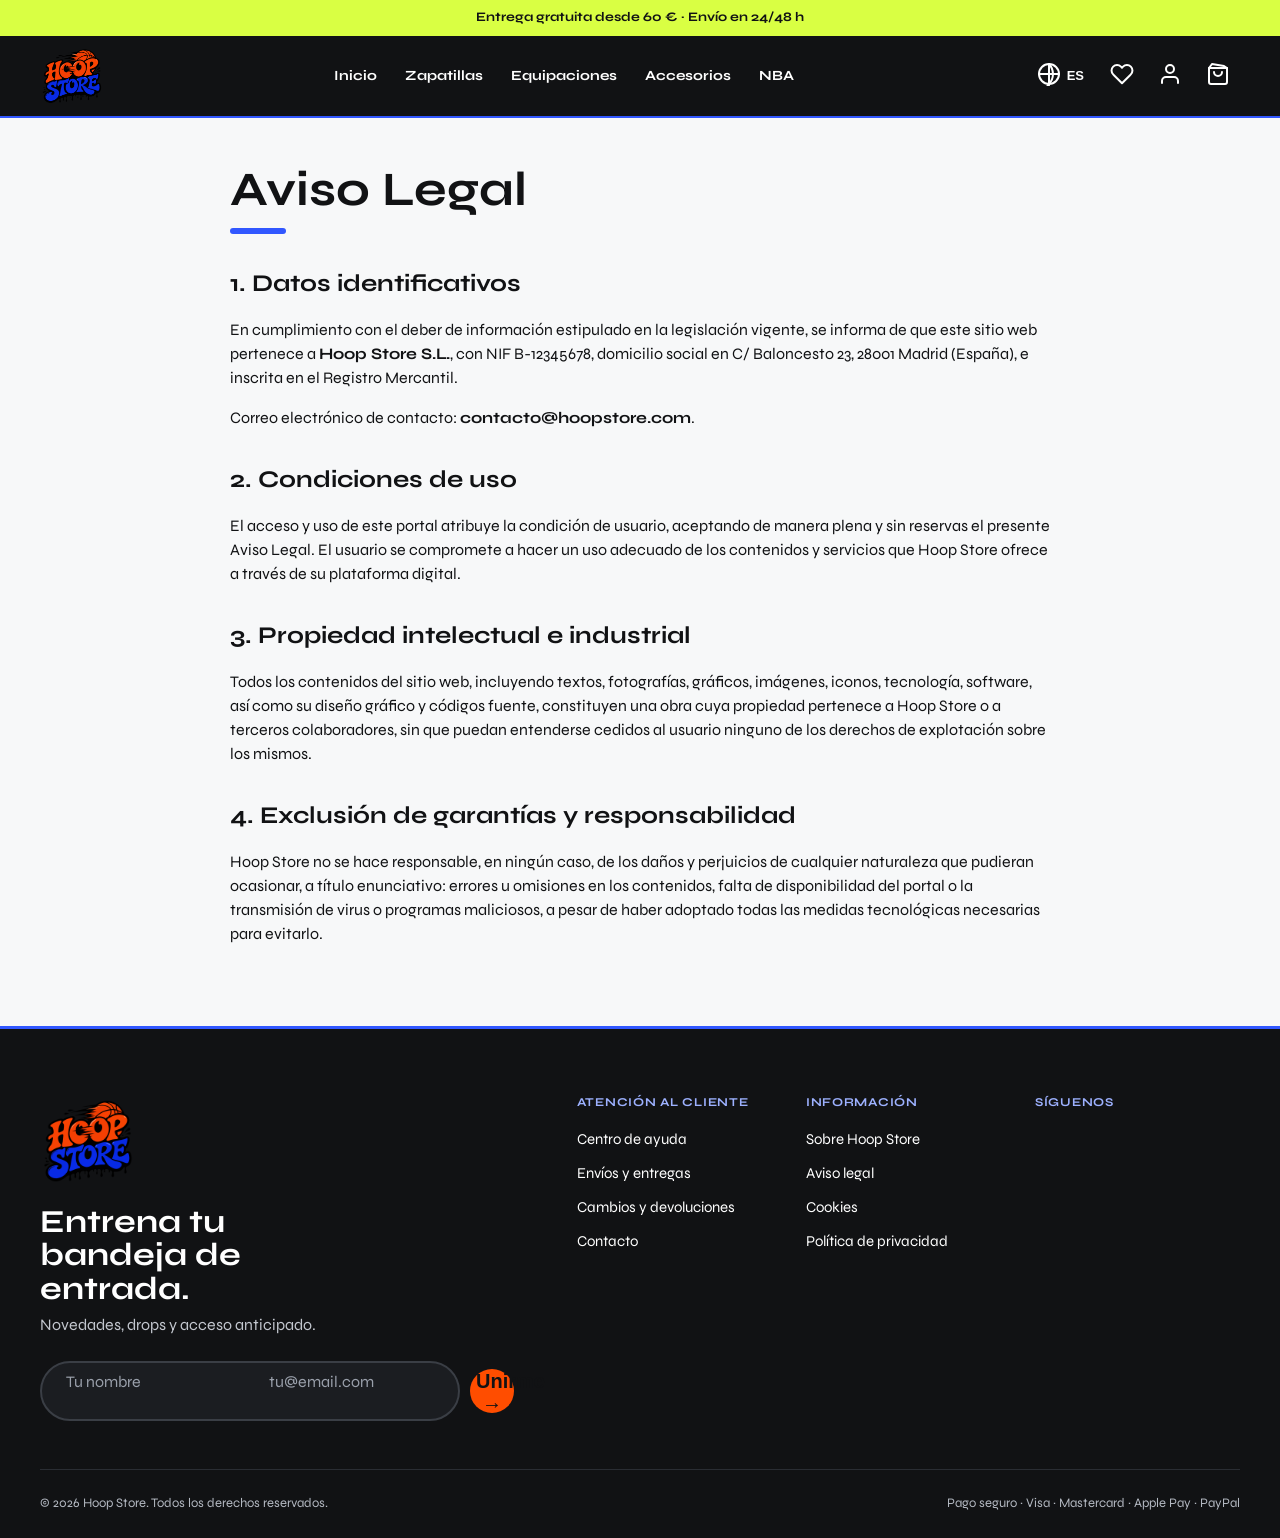
==== aviso-legal.html @ 18e38161 "Add files via upload" ====
<!DOCTYPE html>
<html lang="es">

<head>
  <meta charset="utf-8">
  <meta name="viewport" content="width=device-width, initial-scale=1">
  <title>Aviso Legal · Hoop Store</title>
  <meta name="description" content="Información legal, condiciones de uso y datos identificativos de Hoop Store.">
  <meta name="theme-color" content="#111214">
  <link rel="preconnect" href="https://fonts.googleapis.com">
  <link rel="preconnect" href="https://fonts.gstatic.com" crossorigin>
  <link href="https://fonts.googleapis.com/css2?family=Syne:wght@400;700&display=swap" rel="stylesheet">
  <link rel="stylesheet" href="css/style.css">
  <script src="javascript/geo-schema.js" defer></script>
</head>

<body>

  <a class="skip" href="#main" data-i18n="skip">Saltar al contenido</a>
  <div class="announce" data-i18n="announce">Entrega gratuita desde 60 € · Envío en 24/48 h</div>

  <header class="site-header">
    <div class="container header-in">
      <a class="brand" href="index.html" aria-label="Hoop Store" title="Hoop Store">
        <img src="imagenes/transparent-logo.png" alt="Hoop Store" width="70" height="64">
      </a>

      <nav class="nav" id="nav" aria-label="Principal">
        <a href="index.html" data-i18n="nav_home">Inicio</a>
        <a href="catalogo.html?categoria=zapatillas" data-i18n="nav_shoes">Zapatillas</a>
        <a href="catalogo.html?categoria=equipaciones" data-i18n="nav_kits">Equipaciones</a>
        <a href="catalogo.html?categoria=accesorios" data-i18n="nav_acc">Accesorios</a>
        <a href="catalogo.html?categoria=nba" data-i18n="nav_nba">NBA</a>
      </nav>

      <div class="utils">
        <div class="lang">
          <button class="icon-btn lang-btn" id="btnLang" type="button" aria-expanded="false" aria-controls="langMenu"
            aria-label="Idioma" title="Idioma" data-i18n-aria="a_lang">
            <span class="ico" aria-hidden="true">
              <svg width="24" height="24" viewBox="0 0 24 24" fill="none" stroke="currentColor" stroke-width="2"
                stroke-linecap="round" stroke-linejoin="round" aria-hidden="true">
                <circle cx="12" cy="12" r="10"></circle>
                <line x1="2" y1="12" x2="22" y2="12"></line>
                <path d="M12 2a15.3 15.3 0 0 1 4 10 15.3 15.3 0 0 1-4 10 15.3 15.3 0 0 1-4 10 15.3 15.3 0 0 1 4-10z"></path>
              </svg>
            </span>
            <span id="langLabel">ES</span>
          </button>
          <ul class="lang-menu" id="langMenu" hidden>
            <li><button type="button" data-lang="es" aria-current="true">Español</button></li>
            <li><button type="button" data-lang="en">English</button></li>
            <li><button type="button" data-lang="ca">Català</button></li>
            <li><button type="button" data-lang="fr">Français</button></li>
          </ul>
        </div>

        <button class="icon-btn" id="btnFav" type="button" aria-label="Favoritos" title="Favoritos" data-i18n-aria="a_fav">
          <span class="sr" data-i18n="a_fav">Favoritos</span>
          <span class="ico" aria-hidden="true">
            <svg width="24" height="24" viewBox="0 0 24 24" fill="none" stroke="currentColor" stroke-width="2"
              stroke-linecap="round" stroke-linejoin="round" aria-hidden="true">
              <path d="M20.84 4.61a5.5 5.5 0 0 0-7.78 0L12 5.67l-1.06-1.06a5.5 5.5 0 0 0-7.78 7.78l1.06 1.06L12 21.23l7.78-7.78 1.06-1.06a5.5 5.5 0 0 0 0-7.78z"></path>
            </svg>
          </span>
          <span class="cart-count" id="favCount" hidden>0</span>
        </button>

        <button class="icon-btn" id="btnUser" type="button" aria-label="Iniciar sesión" title="Iniciar sesión" data-i18n-aria="a_user">
          <span class="sr" data-i18n="a_user">Iniciar sesión</span>
          <span class="ico" aria-hidden="true">
            <svg width="24" height="24" viewBox="0 0 24 24" fill="none" stroke="currentColor" stroke-width="2"
              stroke-linecap="round" stroke-linejoin="round" aria-hidden="true">
              <path d="M20 21v-2a4 4 0 0 0-4-4H8a4 4 0 0 0-4 4v2"></path>
              <circle cx="12" cy="7" r="4"></circle>
            </svg>
          </span>
        </button>

        <button class="icon-btn" id="btnCart" type="button" aria-label="Carrito" title="Carrito" data-i18n-aria="a_cart">
          <span class="sr" data-i18n="a_cart">Carrito</span>
          <span class="ico" aria-hidden="true">
            <svg width="24" height="24" viewBox="0 0 24 24" fill="none" stroke="currentColor" stroke-width="2"
              stroke-linecap="round" stroke-linejoin="round" aria-hidden="true">
              <path d="M6 2L3 6v14a2 2 0 0 0 2 2h14a2 2 0 0 0 2-2V6l-3-2z"></path>
              <line x1="3" y1="6" x2="21" y2="6"></line>
              <path d="M16 10a4 4 0 0 1-8 0"></path>
            </svg>
          </span>
          <span class="cart-count" id="cartCount" hidden>0</span>
        </button>

        <button class="burger" id="btnMenu" type="button" aria-expanded="false" aria-controls="nav"
          aria-label="Abrir menú" title="Abrir menú">
          <span class="sr">Abrir menú</span>
          <svg class="burger-icon" width="24" height="24" viewBox="0 0 24 24" fill="none" stroke="currentColor"
            stroke-width="2" stroke-linecap="round" stroke-linejoin="round" aria-hidden="true">
            <line x1="3" y1="6" x2="21" y2="6"></line>
            <line x1="3" y1="12" x2="21" y2="12"></line>
            <line x1="3" y1="18" x2="21" y2="18"></line>
          </svg>
        </button>
      </div>
    </div>
  </header>

  <main id="main" tabindex="-1">
    <article class="container legal-page" style="padding-block: 48px 80px; max-width: 900px;">
      <h1 class="t-h2" style="margin-bottom: 24px;">Aviso Legal</h1>
      
      <section style="display: grid; gap: 16px; margin-top: 32px;">
        <h2>1. Datos identificativos</h2>
        <p>En cumplimiento con el deber de información estipulado en la legislación vigente, se informa de que este sitio web pertenece a <strong>Hoop Store S.L.</strong>, con NIF B-12345678, domicilio social en C/ Baloncesto 23, 28001 Madrid (España), e inscrita en el Registro Mercantil.</p>
        <p>Correo electrónico de contacto: <strong>contacto@hoopstore.com</strong>.</p>
      </section>

      <section style="display: grid; gap: 16px; margin-top: 32px;">
        <h2>2. Condiciones de uso</h2>
        <p>El acceso y uso de este portal atribuye la condición de usuario, aceptando de manera plena y sin reservas el presente Aviso Legal. El usuario se compromete a hacer un uso adecuado de los contenidos y servicios que Hoop Store ofrece a través de su plataforma digital.</p>
      </section>

      <section style="display: grid; gap: 16px; margin-top: 32px;">
        <h2>3. Propiedad intelectual e industrial</h2>
        <p>Todos los contenidos del sitio web, incluyendo textos, fotografías, gráficos, imágenes, iconos, tecnología, software, así como su diseño gráfico y códigos fuente, constituyen una obra cuya propiedad pertenece a Hoop Store o a terceros colaboradores, sin que puedan entenderse cedidos al usuario ninguno de los derechos de explotación sobre los mismos.</p>
      </section>

      <section style="display: grid; gap: 16px; margin-top: 32px;">
        <h2>4. Exclusión de garantías y responsabilidad</h2>
        <p>Hoop Store no se hace responsable, en ningún caso, de los daños y perjuicios de cualquier naturaleza que pudieran ocasionar, a título enunciativo: errores u omisiones en los contenidos, falta de disponibilidad del portal o la transmisión de virus o programas maliciosos, a pesar de haber adoptado todas las medidas tecnológicas necesarias para evitarlo.</p>
      </section>
    </article>
  </main>

  <!-- Pie de página -->
  <footer class="site-footer dark">
    <div class="container">
      <div class="footer-top">
        <div class="f-brand">
          <img src="imagenes/transparent-logo.png" alt="Hoop Store" width="104" height="96" loading="lazy">
          <h2 data-i18n="news_title">Entrena tu bandeja de entrada.</h2>
          <p data-i18n="news_sub">Novedades, drops y acceso anticipado.</p>
          <form class="news" id="newsletterForm" action="#" method="post">
            <div class="news-field">
              <label class="sr" for="newsName" data-i18n="name">Nombre</label>
              <input id="newsName" name="name" type="text" title="Tu nombre" required autocomplete="name"
                placeholder="Tu nombre" data-i18n-ph="ph_name">
            </div>
            <div class="news-field">
              <label class="sr" for="newsEmail" data-i18n="email">Correo electrónico</label>
              <input id="newsEmail" name="email" type="email" title="Correo electrónico" required autocomplete="email"
                placeholder="tu@email.com" data-i18n-ph="ph_email">
            </div>
            <button type="submit" class="news-submit" aria-label="Suscribirme" title="Suscribirme" data-i18n-aria="a_subscribe">
              <span data-i18n="btn_subscribe">Unirme</span>
              <span aria-hidden="true">→</span>
            </button>
          </form>
        </div>

        <nav class="f-col" aria-label="Atención al cliente">
          <h3 data-i18n="col_help">Atención al cliente</h3>
          <ul>
            <li><a href="#" data-i18n="help_center">Centro de ayuda</a></li>
            <li><a href="#" data-i18n="shipping_link">Envíos y entregas</a></li>
            <li><a href="#" data-i18n="returns">Cambios y devoluciones</a></li>
            <li><a href="#" data-i18n="contact">Contacto</a></li>
          </ul>
        </nav>

        <nav class="f-col" aria-label="Información">
          <h3 data-i18n="col_info">Información</h3>
          <ul>
            <li><a href="sobre-nosotros.html" data-i18n="about">Sobre Hoop Store</a></li>
            <li><a href="aviso-legal.html" data-i18n="legal">Aviso legal</a></li>
            <li><a href="politica-cookies.html" data-i18n="cookies">Cookies</a></li>
            <li><a href="politica-privacidad.html" data-i18n="privacy">Política de privacidad</a></li>
          </ul>
        </nav>

        <nav class="f-col" aria-label="Redes sociales">
          <h3 data-i18n="col_follow">Síguenos</h3>
          <ul class="social-links">
            <li><a href="https://www.instagram.com/" target="_blank" rel="noopener" aria-label="Instagram" title="Instagram"><span class="sr">Instagram</span></a></li>
            <li><a href="https://www.tiktok.com/" target="_blank" rel="noopener" aria-label="TikTok" title="TikTok"><span class="sr">TikTok</span></a></li>
          </ul>
        </nav>
      </div>

      <div class="f-bottom">
        <span data-i18n="rights">© 2026 Hoop Store. Todos los derechos reservados.</span>
        <span data-i18n="secure">Pago seguro · Visa · Mastercard · Apple Pay · PayPal</span>
      </div>
    </div>
  </footer>

  <!-- Diálogos -->
  <dialog id="dlgUser" aria-labelledby="userTitle">
    <div class="dlg">
      <button class="dlg-x" type="button" data-close aria-label="Cerrar" title="Cerrar" data-i18n-aria="a_close">✕</button>
      <h2 id="userTitle" data-i18n="login_title">Entra en tu cuenta</h2>
      <form id="loginForm" class="dlg-form" action="#" method="post">
        <div class="field">
          <label for="loginEmail" data-i18n="email">Correo electrónico</label>
          <input type="email" id="loginEmail" title="Correo electrónico" required autocomplete="email">
        </div>
        <div class="field">
          <label for="loginPassword" data-i18n="password">Contraseña</label>
          <input type="password" id="loginPassword" title="Contraseña" required autocomplete="current-password">
        </div>
        <input class="btn btn-primary" type="submit" value="Entrar" title="Entrar" data-i18n="login_btn">
      </form>
      <div id="userIn" class="dlg-form" hidden>
        <p class="hello" id="userHello"></p>
        <button class="btn btn-primary" type="button" id="btnLogout" data-i18n="logout">Cerrar sesión</button>
      </div>
    </div>
  </dialog>

  <dialog id="dlgFav" aria-labelledby="favTitleDlg">
    <div class="dlg">
      <button class="dlg-x" type="button" data-close aria-label="Cerrar" title="Cerrar" data-i18n-aria="a_close">✕</button>
      <h2 id="favTitleDlg" data-i18n="fav_dlg">Mis favoritos</h2>
      <p class="fav-empty" id="favEmpty" data-i18n="fav_empty">Todavía no tienes favoritos.</p>
      <ul class="fav-list" id="favList" hidden><li hidden>-</li></ul>
    </div>
  </dialog>

  <dialog id="dlgCart" aria-labelledby="cartTitle">
    <div class="dlg">
      <button class="dlg-x" type="button" data-close aria-label="Cerrar" title="Cerrar" data-i18n-aria="a_close">✕</button>
      <h2 id="cartTitle" data-i18n="cart_title">Tu carrito</h2>
      <div class="ship" id="cartShip"><p id="shipText"></p><div class="bar" id="shipBar"><span class="bar-fill"></span></div></div>
      <div class="cart-empty-box" id="cartEmpty"><p class="fav-empty" data-i18n="cart_empty">Tu carrito está vacío.</p></div>
      <ul class="fav-list" id="cartList" hidden><li hidden>-</li></ul>
      <div class="cart-foot" id="cartFoot">
        <p class="sum"><span data-i18n="total">Total</span><span id="sumTotal"></span></p>
      </div>
    </div>
  </dialog>

  <div class="toast" id="toast" role="status" aria-live="polite"></div>
  <script src="javascript/script.js"></script>
</body>
</html>
---- css/style.css ----
/* =========================================================
   Hoop Store · style.css
   1. Variables      2. Base            3. Componentes
   4. Cabecera       5. Secciones       6. Footer
   7. Diálogos       8. Hover           9. Animaciones
   10. Responsive
   ========================================================= */

/* ===== 1. Variables (guía de estilos) ===== */
:root {
  --primary: #ff4d00;
  --secondary: #3157ff;
  --blue-dark: #1f3ed1;
  --blue-light: #9db1ff;
  --blue-tint: #e9eeff;
  --blue-tint-2: #dbe4ff;
  --ink: #111214;
  --n700: #555a64;
  --n300: #c9cdd3;
  --n100: #eef0f2;
  --n050: #f7f8f9;
  --white: #ffffff;
  --acid: #d9ff43;
  --success: #21b573;
  --font: "Syne", system-ui, -apple-system, "Segoe UI", Arial, sans-serif;
  --pad: 80px;
  --gap: 24px;
  --section: 96px;
  --radius: 20px;
  --ease: cubic-bezier(0.2, 0.8, 0.2, 1);
}

/* ===== 2. Base ===== */
* {
  box-sizing: border-box;
}
html {
  scroll-behavior: smooth;
  -webkit-text-size-adjust: 100%;
}

body {
  margin: 0;
  background: var(--n050);
  color: var(--ink);
  font-family: var(--font);
  font-size: 16px;
  line-height: 1.5;
  -webkit-font-smoothing: antialiased;
  min-height: 100vh;
  display: flex;
  flex-direction: column;
}

::selection {
  background: var(--secondary);
  color: var(--white);
}

main {
  flex: 1;
  outline: none;
}
img {
  display: block;
  max-width: 100%;
}
a {
  color: inherit;
}
h1,
h2,
h3,
p {
  margin: 0;
}
[hidden] {
  display: none !important;
}

:focus-visible {
  outline: 3px solid var(--secondary);
  outline-offset: 3px;
  border-radius: 6px;
}
.dark :focus-visible,
.site-header :focus-visible {
  outline-color: var(--acid);
}

.sr {
  position: absolute;
  width: 1px;
  height: 1px;
  overflow: hidden;
  clip: rect(0 0 0 0);
  white-space: nowrap;
}

.skip {
  position: absolute;
  left: 16px;
  top: -80px;
  z-index: 200;
  padding: 12px 20px;
  border-radius: 999px;
  background: var(--acid);
  color: var(--ink);
  font-weight: 700;
  text-decoration: none;
}
.skip:focus {
  top: 16px;
}

.container {
  width: 100%;
  max-width: 1600px;
  margin-inline: auto;
  padding-inline: var(--pad);
}

.dark {
  background: var(--ink);
  color: var(--white);
}

/* ===== 3. Componentes ===== */

/* Tipografía */
.t-hero {
  font-size: 96px;
  line-height: 0.88;
  font-weight: 700;
  text-transform: uppercase;
  letter-spacing: -0.01em;
}
.t-h2 {
  font-size: 48px;
  line-height: 1;
  font-weight: 700;
}
.t-h2::after {
  content: "";
  display: block;
  width: 56px;
  height: 6px;
  margin-top: 14px;
  border-radius: 6px;
  background: var(--secondary);
}

/* Botones */
.btn {
  display: inline-flex;
  align-items: center;
  justify-content: center;
  gap: 8px;
  height: 56px;
  padding: 0 24px;
  border: 2px solid transparent;
  border-radius: 999px;
  font: inherit;
  font-weight: 700;
  text-decoration: none;
  white-space: nowrap;
  cursor: pointer;
  transition:
    background-color 0.2s,
    color 0.2s,
    border-color 0.2s,
    transform 0.2s var(--ease),
    box-shadow 0.2s;
}
.btn:active {
  transform: scale(0.97);
}
.btn-sm {
  height: 48px;
  padding: 0 20px;
  font-size: 14px;
}
.btn-primary {
  background: var(--primary);
  color: var(--ink);
}
.btn-secondary {
  border-color: var(--white);
  color: var(--white);
}

/* Aviso (toast) */
.toast {
  position: fixed;
  left: 50%;
  bottom: calc(24px + env(safe-area-inset-bottom, 0px));
  z-index: 150;
  max-width: calc(100% - 32px);
  padding: 12px 22px;
  border: 1px solid var(--secondary);
  border-radius: 999px;
  background: var(--ink);
  color: var(--white);
  font-size: 14px;
  font-weight: 700;
  opacity: 0;
  pointer-events: none;
  transform: translate(-50%, 24px);
  transition:
    opacity 0.2s,
    transform 0.25s;
}
.toast.on {
  opacity: 1;
  transform: translate(-50%, 0);
}

/* ===== 4. Cabecera ===== */
.announce {
  background: var(--acid);
  color: var(--ink);
  text-align: center;
  font-size: 13px;
  font-weight: 700;
  padding: 8px 24px;
}

.site-header {
  position: sticky;
  top: 0;
  z-index: 50;
  background: var(--ink);
  color: var(--white);
  border-bottom: 2px solid var(--secondary);
  transition: box-shadow 0.25s;
}
.site-header.scrolled {
  box-shadow: 0 6px 24px rgba(0, 0, 0, 0.35);
}

.header-in {
  display: flex;
  align-items: center;
  gap: 32px;
  height: 80px;
}
.brand {
  flex: none;
  line-height: 0;
}
.brand img {
  height: 64px;
  width: auto;
  transition: transform 0.3s var(--ease);
}

.nav {
  display: flex;
  gap: 8px;
  margin-inline: auto;
}
.nav a {
  position: relative;
  padding: 8px 14px;
  border-radius: 999px;
  font-size: 15px;
  font-weight: 700;
  text-decoration: none;
  transition: color 0.2s;
}
.nav a::before {
  content: "";
  position: absolute;
  left: 14px;
  right: 14px;
  bottom: 2px;
  height: 3px;
  border-radius: 3px;
  background: var(--blue-light);
  transform: scaleX(0);
  transform-origin: left;
  transition: transform 0.25s var(--ease);
}
.nav a[aria-current="page"]::after {
  content: "";
  position: absolute;
  left: 14px;
  right: 14px;
  bottom: 2px;
  height: 3px;
  border-radius: 3px;
  background: var(--primary);
}

/* Iconos de la cabecera */
.utils {
  display: flex;
  align-items: center;
  gap: 4px;
  flex: none;
}
.icon-btn {
  position: relative;
  display: grid;
  place-items: center;
  width: 44px;
  height: 44px;
  border: 0;
  border-radius: 50%;
  background: transparent;
  color: inherit;
  text-decoration: none;
  cursor: pointer;
  transition:
    background-color 0.2s,
    transform 0.25s var(--ease),
    color 0.2s;
}
.icon-btn .ico {
  display: block;
  font-size: 22px;
  line-height: 1;
  transition: transform 0.3s var(--ease);
}
#btnFav.has {
  color: var(--primary);
}

.cart-count {
  position: absolute;
  top: 2px;
  right: 0;
  display: grid;
  place-items: center;
  min-width: 20px;
  height: 20px;
  padding: 0 5px;
  border-radius: 999px;
  background: var(--primary);
  color: var(--ink);
  font-size: 12px;
  font-weight: 700;
  line-height: 1;
}
.cart-count.bump {
  animation: bump 0.4s;
}

/* Punto verde en el icono de usuario cuando hay sesión */
#btnUser.logged::after {
  content: "";
  position: absolute;
  top: 8px;
  right: 8px;
  width: 10px;
  height: 10px;
  border: 2px solid var(--ink);
  border-radius: 50%;
  background: var(--success);
}

.burger {
  display: none;
  width: 44px;
  height: 44px;
  border: 0;
  border-radius: 50%;
  background: transparent;
  color: var(--white);
  font-size: 24px;
  cursor: pointer;
  transition:
    background-color 0.2s,
    transform 0.25s var(--ease);
}

/* Selector de idioma */
.lang {
  position: relative;
}
.lang-btn {
  width: auto;
  padding: 0 12px;
  gap: 6px;
  display: flex;
  align-items: center;
  font-size: 13px;
  font-weight: 700;
}
.lang-menu {
  position: absolute;
  top: calc(100% + 8px);
  right: 0;
  z-index: 60;
  min-width: 160px;
  margin: 0;
  padding: 6px;
  list-style: none;
  border-radius: 14px;
  background: var(--white);
  color: var(--ink);
  box-shadow: 0 12px 32px rgba(0, 0, 0, 0.3);
  animation: pop-in 0.2s var(--ease);
}
.lang-menu button {
  width: 100%;
  padding: 10px 14px;
  border: 0;
  border-radius: 10px;
  background: transparent;
  color: inherit;
  font: inherit;
  font-size: 14px;
  font-weight: 700;
  text-align: left;
  cursor: pointer;
  transition:
    background-color 0.15s,
    padding-left 0.2s var(--ease);
}
.lang-menu button[aria-current="true"] {
  background: var(--blue-tint-2);
  color: var(--blue-dark);
}

/* ===== 5. Secciones ===== */

/* Hero */
.hero {
  overflow: hidden;
  background:
    radial-gradient(
      60% 85% at 80% 50%,
      rgba(49, 87, 255, 0.5),
      rgba(49, 87, 255, 0) 70%
    ),
    var(--ink);
}
.hero-grid {
  display: grid;
  grid-template-columns: repeat(12, 1fr);
  gap: var(--gap);
  align-items: center;
  min-height: 600px;
  padding-block: 64px;
}
.hero-copy {
  grid-column: 1 / span 7;
}
.chip {
  display: inline-block;
  margin-bottom: 24px;
  padding: 6px 14px;
  border-radius: 999px;
  background: var(--acid);
  color: var(--ink);
  font-size: 12px;
  font-weight: 700;
}
.hero-copy .t-hero {
  margin-bottom: 32px;
}
.lead {
  max-width: 46ch;
  margin-bottom: 32px;
  font-size: 18px;
  color: #d4d7dd;
}
.hero-actions {
  display: flex;
  flex-wrap: wrap;
  gap: 16px;
}

/* Balón decorativo */
.hero-art {
  grid-column: 8 / span 5;
  position: relative;
}
.ball-wrap {
  transition: transform 0.7s var(--ease);
}
.ball {
  position: relative;
  aspect-ratio: 1 / 1;
  overflow: hidden;
  border-radius: 50%;
  background: radial-gradient(
    circle at 35% 30%,
    #ff7a3d,
    var(--primary) 55%,
    #c23a00
  );
  box-shadow:
    0 30px 60px rgba(0, 0, 0, 0.45),
    0 0 0 10px rgba(49, 87, 255, 0.25);
  animation: ball-in 0.9s var(--ease) both;
}
.ball::before,
.ball::after,
.ball i {
  content: "";
  position: absolute;
}
.ball::before {
  inset: 0;
  background:
    linear-gradient(var(--ink), var(--ink)) center / 4px 100% no-repeat,
    linear-gradient(var(--ink), var(--ink)) center / 100% 4px no-repeat;
}
.ball::after,
.ball i {
  top: -6%;
  bottom: -6%;
  width: 80%;
  border: 4px solid var(--ink);
  border-radius: 50%;
}
.ball::after {
  left: -66%;
}
.ball i {
  right: -66%;
}

.sticker {
  position: absolute;
  right: 0;
  bottom: 6%;
  padding: 14px 20px;
  border-radius: var(--radius);
  background: var(--acid);
  color: var(--ink);
  font-size: 20px;
  font-weight: 700;
  line-height: 1.2;
  transform: rotate(4deg);
  transition: transform 0.3s var(--ease);
}
.sticker small {
  display: block;
  font-size: 13px;
  font-weight: 400;
}

/* Bloques */
.block {
  padding-block: var(--section) 0;
}
.block:last-of-type {
  padding-bottom: var(--section);
}
.block .t-h2 {
  margin-bottom: 32px;
}
.block-head {
  display: flex;
  align-items: center;
  justify-content: space-between;
  gap: 24px;
  margin-bottom: 32px;
}
.block-head .t-h2 {
  margin-bottom: 0;
}
.link-all {
  font-weight: 700;
  text-decoration: underline;
  text-decoration-color: var(--secondary);
  text-decoration-thickness: 2px;
  text-underline-offset: 5px;
  white-space: nowrap;
  transition: color 0.2s;
}
.link-all::after {
  content: " →";
  display: inline-block;
  transition: transform 0.25s var(--ease);
}

/* Accesos rápidos (categorías) */
.tiles {
  display: grid;
  grid-template-columns: repeat(4, 1fr);
  gap: var(--gap);
}
.tile {
  position: relative;
  display: flex;
  flex-direction: column;
  justify-content: flex-end;
  overflow: hidden;
  aspect-ratio: 3 / 4;
  padding: 24px;
  border-radius: var(--radius);
  background-color: var(--ink);
  background-image: linear-gradient(
    to top,
    rgba(0, 0, 0, 0.55) 0%,
    rgba(0, 0, 0, 0) 65%
  );
  color: var(--white);
  text-decoration: none;
  transition:
    background-color 0.3s,
    transform 0.3s var(--ease),
    box-shadow 0.3s;
}
.tile:nth-child(1),
.tile:nth-child(4) {
  background-color: var(--secondary);
}
.tile h3 {
  font-size: 24px;
  line-height: 1.1;
  transition: transform 0.3s var(--ease);
}
.tile p {
  max-width: calc(100% - 56px);
  font-size: 14px;
  color: rgba(255, 255, 255, 0.85);
}
.tile::after {
  content: "→";
  position: absolute;
  right: 20px;
  bottom: 20px;
  display: grid;
  place-items: center;
  width: 44px;
  height: 44px;
  border-radius: 50%;
  background: var(--primary);
  color: var(--ink);
  font-size: 20px;
  font-weight: 700;
  opacity: 0;
  transform: translateX(-12px) scale(0.6);
  transition:
    opacity 0.25s,
    transform 0.35s var(--ease);
}

/* Productos */
.grid {
  display: grid;
  grid-template-columns: repeat(4, 1fr);
  gap: var(--gap);
}
.card {
  display: flex;
  flex-direction: column;
  overflow: hidden;
  border: 1px solid var(--n300);
  border-radius: var(--radius);
  background: var(--white);
  transition:
    transform 0.3s var(--ease),
    box-shadow 0.3s,
    border-color 0.3s;
}
.card-media {
  position: relative;
  aspect-ratio: 1 / 1;
  overflow: hidden;
  background: var(--blue-tint);
  transition: background-color 0.3s;
}
.card-media img {
  width: 100%;
  height: 100%;
  object-fit: cover;
  transition: transform 0.5s var(--ease);
}
.card-media::after {
  content: attr(data-photo);
  position: absolute;
  inset: 0;
  display: grid;
  place-items: center;
  color: #b4c3ff;
  font-size: 24px;
  font-weight: 700;
  text-transform: uppercase;
  pointer-events: none;
  transition: transform 0.4s var(--ease);
}
.badge {
  position: absolute;
  top: 16px;
  left: 16px;
  z-index: 1;
  padding: 4px 10px;
  border-radius: 999px;
  background: var(--ink);
  color: var(--white);
  font-size: 12px;
  font-weight: 700;
  text-transform: uppercase;
}
.badge.new {
  background: var(--acid);
  color: var(--ink);
}
.badge.sale {
  background: var(--primary);
  color: var(--ink);
}
.badge.nba {
  background: var(--secondary);
  color: var(--white);
}

/* Botón de favoritos en los productos */
.wish {
  position: absolute;
  top: 12px;
  right: 12px;
  z-index: 1;
  display: grid;
  place-items: center;
  width: 40px;
  height: 40px;
  border: 0;
  border-radius: 50%;
  background: var(--white);
  box-shadow: 0 2px 8px rgba(17, 18, 20, 0.12);
  color: var(--ink);
  cursor: pointer;
  transition:
    transform 0.2s var(--ease),
    box-shadow 0.2s,
    color 0.2s;
}

.wish::before,
.wish::after {
  content: none !important;
}

.wish svg {
  display: block;
  width: 20px;
  height: 20px;
  stroke: currentColor;
  fill: none;
  transition: transform 0.2s var(--ease), fill 0.2s ease, stroke 0.2s ease;
}

.wish[aria-pressed="true"] {
  color: var(--primary);
}

.wish[aria-pressed="true"] svg {
  fill: var(--primary);
  stroke: var(--primary);
}

.card-body {
  display: flex;
  flex-direction: column;
  flex: 1;
  gap: 6px;
  padding: 24px;
}
.card-meta {
  font-size: 12px;
  font-weight: 700;
  text-transform: uppercase;
  color: var(--secondary);
}
.card-name {
  font-size: 20px;
  line-height: 1.15;
}
.price {
  font-size: 20px;
  font-weight: 700;
}
.old {
  font-size: 14px;
  font-weight: 400;
  color: var(--n700);
  text-decoration: line-through;
}
.card .btn {
  width: 100%;
  margin-top: 16px;
}

/* Catálogo y Filtros */
.catalog-header {
  padding-block: 48px 24px;
}
.catalog-toolbar {
  display: grid;
  grid-template-columns: 1.2fr 1fr;
  gap: 24px;
  align-items: center;
  margin-top: 28px;
  background: var(--white);
  padding: 20px 24px;
  border-radius: var(--radius);
  border: 1px solid var(--n300);
  box-shadow: 0 4px 16px rgba(17, 18, 20, 0.04);
}
.catalog-search-box {
  position: relative;
  display: flex;
  align-items: center;
}
.catalog-search-box .search-icon {
  position: absolute;
  left: 16px;
  color: var(--n700);
  pointer-events: none;
  display: grid;
  place-items: center;
}
.catalog-search-box input {
  width: 100%;
  height: 48px;
  padding: 0 16px 0 46px;
  border: 2px solid var(--n300);
  border-radius: 999px;
  background: var(--n050);
  color: var(--ink);
  font-family: var(--font);
  font-size: 15px;
  transition: border-color 0.2s, background-color 0.2s;
}
.catalog-search-box input:focus {
  outline: none;
  border-color: var(--secondary);
  background: var(--white);
}
.catalog-price-filter {
  display: flex;
  flex-direction: column;
  gap: 8px;
}
.price-info {
  display: flex;
  justify-content: space-between;
  align-items: center;
  font-size: 14px;
  font-weight: 700;
}
.price-info strong {
  color: var(--secondary);
  background: var(--blue-tint);
  padding: 4px 12px;
  border-radius: 999px;
  font-size: 13px;
}
.price-slider-wrap {
  display: flex;
  align-items: center;
  gap: 16px;
}
.slider-field {
  flex: 1;
  display: flex;
  align-items: center;
  gap: 8px;
  font-size: 12px;
  font-weight: 700;
  color: var(--n700);
}
.slider-field input[type="range"] {
  width: 100%;
  accent-color: var(--secondary);
  cursor: pointer;
  height: 6px;
}
.filters-bar {
  display: flex;
  flex-wrap: wrap;
  gap: 12px;
  margin-top: 20px;
}
.filter-btn {
  padding: 10px 22px;
  border: 2px solid var(--n300);
  border-radius: 999px;
  background: var(--white);
  color: var(--ink);
  font-family: var(--font);
  font-size: 14px;
  font-weight: 700;
  cursor: pointer;
  transition: all 0.2s var(--ease);
}
.filter-btn:hover {
  border-color: var(--secondary);
  color: var(--secondary);
  transform: translateY(-2px);
}
.filter-btn.active {
  background: var(--secondary);
  border-color: var(--secondary);
  color: var(--white);
  box-shadow: 0 4px 14px rgba(49, 87, 255, 0.3);
}
.empty-catalog {
  text-align: center;
  padding: 64px 0;
  color: var(--n700);
  font-size: 18px;
  font-weight: 700;
}

@media (max-width: 860px) {
  .catalog-toolbar {
    grid-template-columns: 1fr;
    padding: 16px;
  }
}

/* ===== 6. Footer ===== */
.site-footer {
  margin-top: auto;
  border-top: 3px solid var(--secondary);
}
.footer-top {
  display: grid;
  grid-template-columns: 5fr 2fr 2fr 2fr;
  gap: var(--gap);
  padding-block: 64px 48px;
}
.f-brand img {
  height: 96px;
  width: auto;
  margin-bottom: 16px;
}
.f-brand h2 {
  max-width: 14ch;
  margin-bottom: 8px;
  font-size: 32px;
  line-height: 1.05;
}
.f-brand p {
  margin-bottom: 24px;
  color: #c3c7cf;
}

.news {
  display: flex;
  gap: 8px;
  max-width: 420px;
  padding: 6px 6px 6px 22px;
  border: 2px solid #3a3e45;
  border-radius: 999px;
  background: #1b1d21;
  transition: border-color 0.2s;
}
.news:focus-within {
  border-color: var(--acid);
}
.news input {
  flex: 1;
  min-width: 0;
  border: 0;
  background: transparent;
  color: var(--white);
  font: inherit;
}
.news input::placeholder {
  color: #9aa0ab;
}
.news input:focus-visible {
  outline: none;
}
.news button {
  flex: none;
  width: 44px;
  height: 44px;
  border: 0;
  border-radius: 50%;
  background: var(--primary);
  color: var(--ink);
  font-size: 20px;
  font-weight: 700;
  cursor: pointer;
  transition:
    background-color 0.2s,
    color 0.2s,
    transform 0.25s var(--ease);
}

.f-col h3 {
  margin-bottom: 16px;
  font-size: 12px;
  letter-spacing: 0.06em;
  text-transform: uppercase;
  color: var(--blue-light);
}
.f-col ul {
  display: grid;
  gap: 10px;
  margin: 0;
  padding: 0;
  list-style: none;
}
.f-col a {
  display: inline-block;
  font-size: 15px;
  text-decoration: none;
  transition:
    color 0.2s,
    transform 0.25s var(--ease);
}

.f-bottom {
  display: flex;
  flex-wrap: wrap;
  justify-content: space-between;
  gap: 16px;
  padding-block: 24px;
  border-top: 1px solid #2a2d33;
  font-size: 13px;
  color: #b4b9c2;
}

/* ===== 7. Diálogos (sesión, favoritos, carrito) ===== */
dialog {
  width: min(480px, calc(100% - 32px));
  max-height: calc(100% - 48px);
  padding: 0;
  border: 0;
  border-radius: 24px;
  background: var(--white);
  color: var(--ink);
}
dialog[open] {
  animation: dlg-in 0.3s var(--ease);
}
dialog::backdrop {
  background: rgba(17, 18, 20, 0.65);
}
dialog[open]::backdrop {
  animation: fade-in 0.3s;
}

.dlg {
  position: relative;
  display: grid;
  gap: 16px;
  padding: 32px;
}
.dlg h2 {
  padding-right: 48px;
  font-size: 32px;
  line-height: 1.05;
}
.dlg-x {
  position: absolute;
  top: 16px;
  right: 16px;
  width: 40px;
  height: 40px;
  border: 0;
  border-radius: 50%;
  background: transparent;
  color: inherit;
  font-size: 18px;
  cursor: pointer;
  transition:
    background-color 0.2s,
    transform 0.3s var(--ease);
}
.dlg-form {
  display: grid;
  gap: 16px;
}
.field {
  display: grid;
  gap: 6px;
  font-size: 14px;
  font-weight: 700;
}
.field input {
  height: 56px;
  padding: 0 16px;
  border: 2px solid var(--n300);
  border-radius: 14px;
  background: var(--n050);
  color: var(--ink);
  font: inherit;
  font-size: 16px;
  transition: border-color 0.2s;
}
.field input:hover {
  border-color: var(--blue-light);
}
.note {
  padding: 10px 14px;
  border-radius: 12px;
  background: var(--blue-tint);
  color: var(--n700);
  font-size: 13px;
}
.hello {
  font-size: 20px;
  font-weight: 700;
}

/* Listas (favoritos y carrito) */
.fav-empty {
  color: var(--n700);
}
.fav-list {
  display: grid;
  gap: 12px;
  margin: 0;
  padding: 0;
  list-style: none;
  overflow-y: auto;
}
.fav-item,
.cart-line {
  display: grid;
  grid-template-columns: 1fr auto;
  gap: 10px 12px;
  padding: 14px 16px;
  border: 1px solid var(--n300);
  border-radius: 14px;
  transition:
    border-color 0.2s,
    box-shadow 0.2s;
}
.fav-item {
  align-items: center;
}
.cart-line {
  align-items: start;
}
.fav-item .card-meta,
.cart-line .card-meta {
  margin-bottom: 2px;
}
.fav-item h3,
.cart-line h3 {
  font-size: 17px;
  line-height: 1.2;
}
.fav-item .price {
  font-size: 16px;
}
.cart-line .unit {
  font-size: 14px;
  color: var(--n700);
}
.line-total {
  font-size: 16px;
}
.line-actions {
  grid-column: 1 / -1;
  display: flex;
  align-items: center;
  justify-content: space-between;
  gap: 12px;
}
.fav-remove {
  padding: 6px 10px;
  border: 0;
  border-radius: 999px;
  background: var(--n100);
  font: inherit;
  font-size: 13px;
  font-weight: 700;
  cursor: pointer;
  transition:
    background-color 0.2s,
    color 0.2s,
    transform 0.2s var(--ease);
}
.qty {
  display: inline-flex;
  align-items: center;
  border: 2px solid var(--n300);
  border-radius: 999px;
}
.qty button {
  width: 34px;
  height: 34px;
  border: 0;
  border-radius: 50%;
  background: transparent;
  font: inherit;
  font-size: 18px;
  font-weight: 700;
  cursor: pointer;
  transition:
    background-color 0.2s,
    color 0.2s,
    transform 0.2s var(--ease);
}
.qty span {
  min-width: 24px;
  text-align: center;
  font-weight: 700;
}

.ship {
  font-size: 14px;
}
.bar {
  height: 8px;
  margin-top: 8px;
  overflow: hidden;
  border-radius: 8px;
  background: var(--n100);
}
.bar i {
  display: block;
  width: 0;
  height: 100%;
  border-radius: 8px;
  background: var(--secondary);
  transition: width 0.4s var(--ease);
}
.bar.ok i {
  background: var(--success);
}
.cart-empty-box {
  display: grid;
  gap: 16px;
  justify-items: start;
}
.cart-foot {
  display: grid;
  gap: 6px;
}
.sum {
  display: flex;
  justify-content: space-between;
  font-size: 15px;
}
.sum.total {
  margin-block: 6px 10px;
  font-size: 20px;
  font-weight: 700;
}

/* ===== 8. Efectos al pasar el ratón (solo dispositivos con ratón) ===== */
@media (hover: hover) {
  .btn:hover {
    transform: translateY(-2px);
    box-shadow: 0 10px 22px rgba(0, 0, 0, 0.2);
  }
  .btn:active {
    transform: translateY(0) scale(0.97);
    box-shadow: none;
  }
  .btn-primary:hover {
    background: var(--secondary);
    color: var(--white);
  }
  .dark .btn-primary:hover {
    background: var(--white);
    color: var(--ink);
  }
  .btn-secondary:hover {
    background: var(--secondary);
    border-color: var(--secondary);
    color: var(--white);
  }

  .brand:hover img {
    transform: scale(1.07) rotate(-4deg);
  }
  .nav a:hover {
    color: var(--blue-light);
  }
  .nav a:hover::before {
    transform: scaleX(1);
  }
  .icon-btn:hover {
    background: rgba(120, 150, 255, 0.22);
    transform: translateY(-2px);
  }
  .icon-btn:hover .ico {
    transform: scale(1.2) rotate(-8deg);
  }
  .burger:hover {
    background: rgba(120, 150, 255, 0.22);
    transform: scale(1.08);
  }
  .lang-menu button:hover {
    background: var(--blue-tint);
    padding-left: 20px;
  }

  .hero-art:hover .ball-wrap {
    transform: rotate(24deg) scale(1.04);
  }
  .hero-art:hover .sticker {
    transform: rotate(-3deg) scale(1.08);
  }

  .link-all:hover {
    color: var(--secondary);
  }
  .link-all:hover::after {
    transform: translateX(6px);
  }

  .tile:hover {
    background-color: var(--secondary);
    transform: translateY(-6px);
    box-shadow: 0 18px 36px rgba(49, 87, 255, 0.3);
  }
  .tile:nth-child(1):hover,
  .tile:nth-child(4):hover {
    background-color: var(--blue-dark);
  }
  .tile:hover h3 {
    transform: translateY(-4px);
  }
  .tile:hover::after {
    opacity: 1;
    transform: none;
  }

  .card:hover {
    transform: translateY(-6px);
    border-color: var(--secondary);
    box-shadow: 0 18px 36px rgba(49, 87, 255, 0.18);
  }
  .card:hover .card-media {
    background: var(--blue-tint-2);
  }
  .card:hover .card-media::after {
    transform: scale(1.15);
  }
  .card:hover .card-media img {
    transform: scale(1.07);
  }
  .wish:hover {
    transform: scale(1.15);
    box-shadow: 0 4px 12px rgba(17, 18, 20, 0.2);
  }
  .wish:hover::before {
    color: var(--primary);
  }
  .wish:active {
    transform: scale(0.9);
  }

  .f-col a:hover {
    color: var(--blue-light);
    transform: translateX(5px);
  }
  .news button:hover {
    background: var(--secondary);
    color: var(--white);
    transform: translateX(3px);
  }

  .dlg-x:hover {
    background: var(--blue-tint);
    transform: rotate(90deg);
  }
  .fav-item:hover,
  .cart-line:hover {
    border-color: var(--secondary);
    box-shadow: 0 6px 16px rgba(49, 87, 255, 0.12);
  }
  .fav-remove:hover {
    background: var(--primary);
    transform: scale(1.06);
  }
  .qty button:hover {
    background: var(--secondary);
    color: var(--white);
    transform: scale(1.12);
  }
}

@media (hover: none) {
  .tile::after {
    opacity: 1;
    transform: none;
  }
}

/* ===== 9. Animaciones ===== */
@keyframes bump {
  40% {
    transform: scale(1.5);
  }
}
@keyframes rise {
  from {
    opacity: 0;
    transform: translateY(28px);
  }
}
@keyframes ball-in {
  from {
    opacity: 0;
    transform: scale(0.86) rotate(-30deg);
  }
}
@keyframes heart-pop {
  0% {
    transform: scale(1);
  }
  40% {
    transform: scale(1.6);
  }
  100% {
    transform: scale(1);
  }
}
@keyframes pop-in {
  from {
    opacity: 0;
    transform: translateY(-8px) scale(0.96);
  }
}
@keyframes dlg-in {
  from {
    opacity: 0;
    transform: translateY(18px) scale(0.97);
  }
}
@keyframes fade-in {
  from {
    opacity: 0;
  }
}

.hero-copy > * {
  animation: rise 0.7s var(--ease) both;
}
.hero-copy > :nth-child(2) {
  animation-delay: 0.1s;
}
.hero-copy > :nth-child(3) {
  animation-delay: 0.2s;
}
.hero-copy > :nth-child(4) {
  animation-delay: 0.3s;
}

.js .reveal {
  opacity: 0;
  transform: translateY(32px);
  transition:
    opacity 0.6s ease,
    transform 0.6s var(--ease),
    box-shadow 0.3s,
    background-color 0.3s,
    border-color 0.3s;
}
.js .reveal.in {
  opacity: 1;
  transform: none;
}
.js .reveal.in.done {
  transition-delay: 0s !important;
  transition-duration: 0.3s;
}
@media (hover: hover) {
  .js .reveal.in.done:hover {
    transform: translateY(-6px);
  }
}

/* ===== 10. Responsive ===== */
@media (max-width: 1280px) {
  :root {
    --pad: 40px;
  }
  .t-hero {
    font-size: 80px;
  }
  .nav a {
    padding: 8px 10px;
    font-size: 14px;
  }
  .nav a::before,
  .nav a[aria-current="page"]::after {
    left: 10px;
    right: 10px;
  }
  .header-in {
    gap: 16px;
  }
}

@media (max-width: 1024px) {
  .grid,
  .tiles {
    grid-template-columns: repeat(2, 1fr);
  }
  .t-hero {
    font-size: 72px;
  }
  .t-h2 {
    font-size: 40px;
  }

  .hero-grid {
    min-height: 0;
  }
  .hero-copy {
    grid-column: 1 / -1;
  }
  .hero-art {
    grid-column: 3 / span 8;
    margin-top: 32px;
  }

  .footer-top {
    grid-template-columns: repeat(3, 1fr);
  }
  .f-brand {
    grid-column: 1 / -1;
  }

  .burger {
    display: block;
  }
  .utils {
    margin-left: auto;
  }
  .nav {
    display: none;
    position: absolute;
    top: 100%;
    left: 0;
    right: 0;
    flex-direction: column;
    gap: 0;
    margin: 0;
    padding: 8px var(--pad) 20px;
    border-top: 1px solid #2a2d33;
    background: var(--ink);
  }
  .nav.open {
    display: flex;
  }
  .nav a {
    padding: 16px 4px;
    border-bottom: 1px solid #23262b;
    border-radius: 0;
    font-size: 20px;
  }
  .nav a::before {
    display: none;
  }
  .nav a[aria-current="page"]::after {
    left: 4px;
    right: auto;
    bottom: 8px;
    width: 32px;
  }
}

@media (max-width: 720px) {
  :root {
    --pad: 24px;
    --section: 64px;
    --gap: 16px;
  }
  .header-in {
    height: 68px;
    gap: 8px;
  }
  .brand img {
    height: 52px;
  }
  .icon-btn,
  .burger {
    width: 40px;
    height: 40px;
  }
  .lang-btn {
    width: auto;
    padding: 0 8px;
  }
  .lang-btn #langLabel {
    display: none;
  }
  .t-hero {
    font-size: clamp(38px, 11.4vw, 64px);
  }
  .t-h2 {
    font-size: 32px;
  }
  .hero-grid {
    padding-block: 48px;
  }

  /* Ocultar el balón decorativo en móvil */
  .hero-art {
    display: none;
  }

  .hero-actions .btn {
    flex: 1;
    padding: 0 16px;
  }
  .block-head {
    flex-direction: column;
    align-items: flex-start;
    gap: 12px;
  }

  /* Ajustes en tarjetas de categorías para evitar cortes de texto */
  .tile {
    padding: 16px 16px 52px 16px; /* Espacio inferior reservado para la flecha */
  }
  .tile h3 {
    font-size: 18px;
    word-break: break-word;
    hyphens: auto;
  }
  .tile p {
    max-width: 100%; /* El texto ocupa el 100% del ancho disponible */
    font-size: 13px;
    line-height: 1.3;
  }
  .tile::after {
    right: 12px;
    bottom: 12px;
    width: 32px;
    height: 32px;
    font-size: 16px;
  }

  .card-body {
    padding: 16px;
  }
  .card-name,
  .price {
    font-size: 17px;
  }
  .footer-top {
    grid-template-columns: 1fr 1fr;
  }
  .f-col:last-of-type {
    grid-column: 1 / -1;
  }
  .dlg {
    padding: 24px;
  }
  .dlg h2 {
    font-size: 26px;
  }
}

@media (prefers-reduced-motion: reduce) {
  html {
    scroll-behavior: auto;
  }
  *,
  *::before,
  *::after {
    animation: none !important;
    transition: none !important;
  }
  .js .reveal {
    opacity: 1;
    transform: none;
  }
}
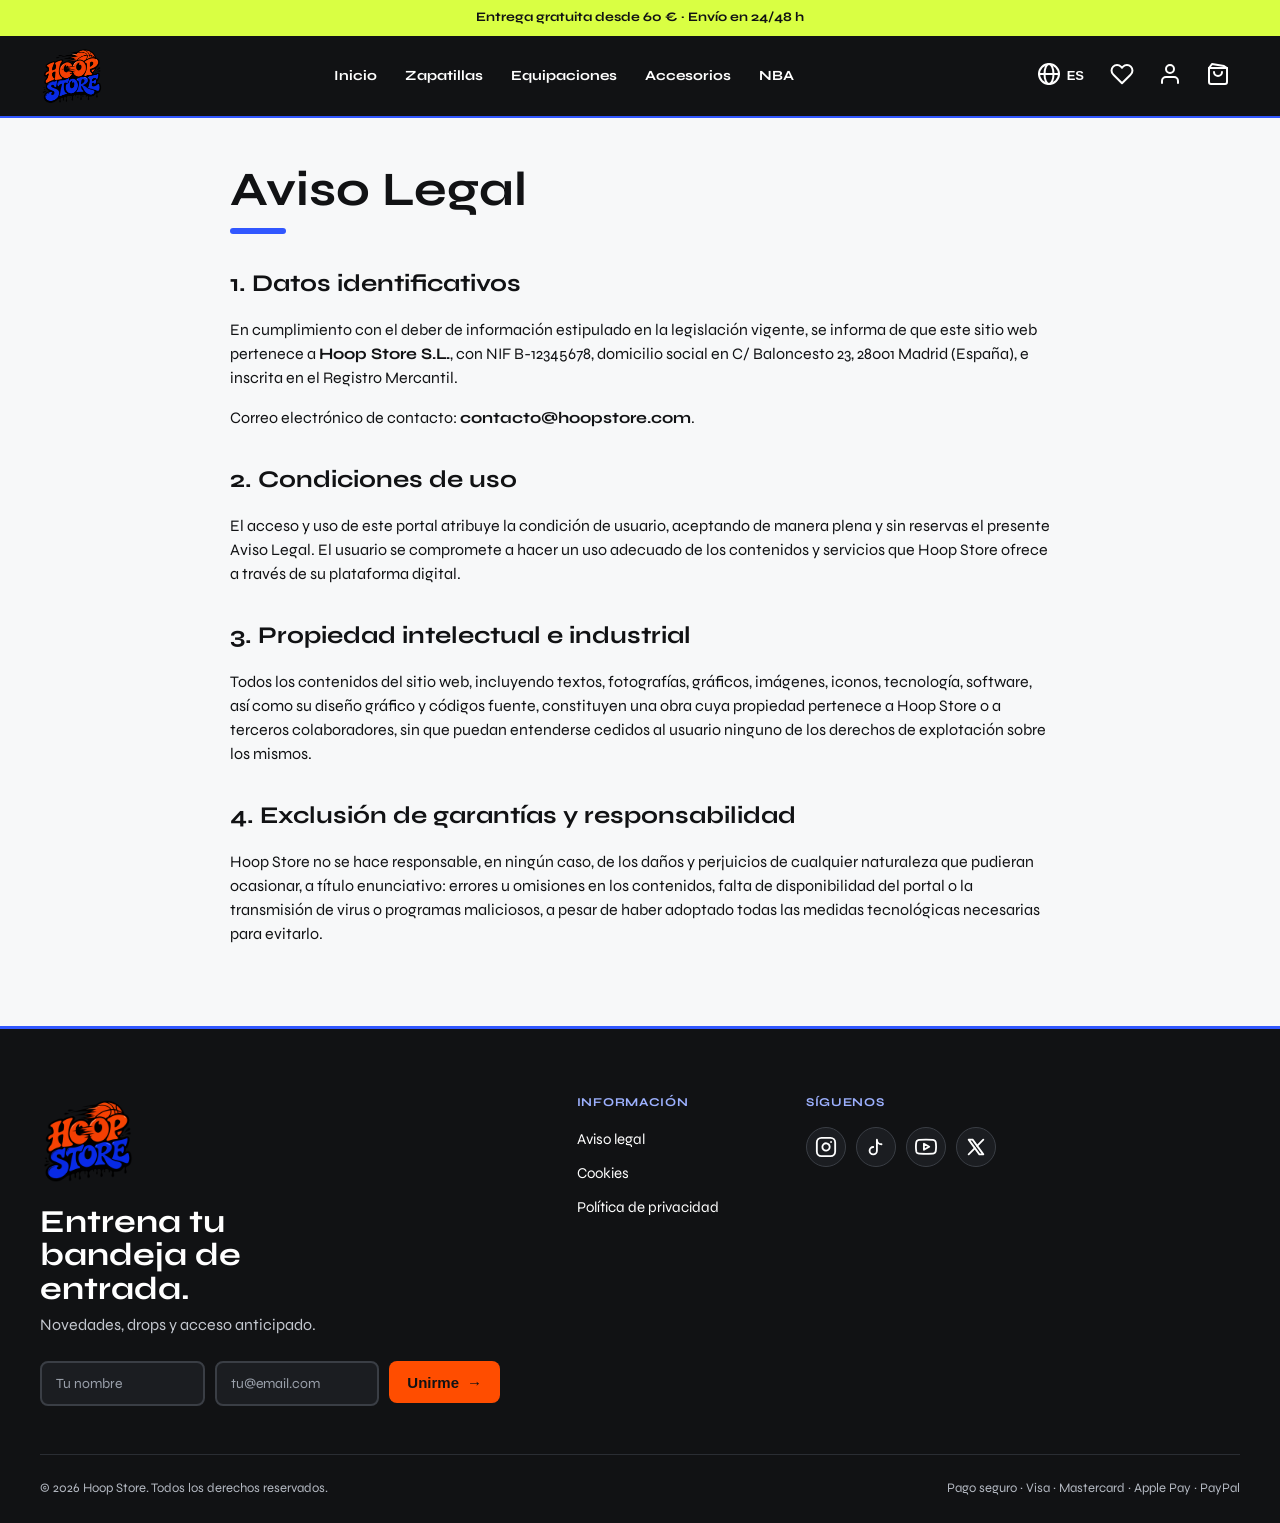
==== commit e5b0c0cb: "Update print statement from 'Hello' to 'Goodbye'" ====
--- a/aviso-legal.html
+++ b/aviso-legal.html
@@ -42,7 +42,7 @@
                 stroke-linecap="round" stroke-linejoin="round" aria-hidden="true">
                 <circle cx="12" cy="12" r="10"></circle>
                 <line x1="2" y1="12" x2="22" y2="12"></line>
-                <path d="M12 2a15.3 15.3 0 0 1 4 10 15.3 15.3 0 0 1-4 10 15.3 15.3 0 0 1-4 10 15.3 15.3 0 0 1 4-10z"></path>
+                <ellipse cx="12" cy="12" rx="4.5" ry="10"></ellipse>
               </svg>
             </span>
             <span id="langLabel">ES</span>
@@ -55,18 +55,22 @@
           </ul>
         </div>
 
-        <button class="icon-btn" id="btnFav" type="button" aria-label="Favoritos" title="Favoritos" data-i18n-aria="a_fav">
+        <button class="icon-btn" id="btnFav" type="button" aria-label="Favoritos" title="Favoritos"
+          data-i18n-aria="a_fav">
           <span class="sr" data-i18n="a_fav">Favoritos</span>
           <span class="ico" aria-hidden="true">
             <svg width="24" height="24" viewBox="0 0 24 24" fill="none" stroke="currentColor" stroke-width="2"
               stroke-linecap="round" stroke-linejoin="round" aria-hidden="true">
-              <path d="M20.84 4.61a5.5 5.5 0 0 0-7.78 0L12 5.67l-1.06-1.06a5.5 5.5 0 0 0-7.78 7.78l1.06 1.06L12 21.23l7.78-7.78 1.06-1.06a5.5 5.5 0 0 0 0-7.78z"></path>
+              <path
+                d="M20.84 4.61a5.5 5.5 0 0 0-7.78 0L12 5.67l-1.06-1.06a5.5 5.5 0 0 0-7.78 7.78l1.06 1.06L12 21.23l7.78-7.78 1.06-1.06a5.5 5.5 0 0 0 0-7.78z">
+              </path>
             </svg>
           </span>
           <span class="cart-count" id="favCount" hidden>0</span>
         </button>
 
-        <button class="icon-btn" id="btnUser" type="button" aria-label="Iniciar sesión" title="Iniciar sesión" data-i18n-aria="a_user">
+        <button class="icon-btn" id="btnUser" type="button" aria-label="Iniciar sesión" title="Iniciar sesión"
+          data-i18n-aria="a_user">
           <span class="sr" data-i18n="a_user">Iniciar sesión</span>
           <span class="ico" aria-hidden="true">
             <svg width="24" height="24" viewBox="0 0 24 24" fill="none" stroke="currentColor" stroke-width="2"
@@ -77,7 +81,8 @@
           </span>
         </button>
 
-        <button class="icon-btn" id="btnCart" type="button" aria-label="Carrito" title="Carrito" data-i18n-aria="a_cart">
+        <button class="icon-btn" id="btnCart" type="button" aria-label="Carrito" title="Carrito"
+          data-i18n-aria="a_cart">
           <span class="sr" data-i18n="a_cart">Carrito</span>
           <span class="ico" aria-hidden="true">
             <svg width="24" height="24" viewBox="0 0 24 24" fill="none" stroke="currentColor" stroke-width="2"
@@ -107,26 +112,36 @@
   <main id="main" tabindex="-1">
     <article class="container legal-page" style="padding-block: 48px 80px; max-width: 900px;">
       <h1 class="t-h2" style="margin-bottom: 24px;">Aviso Legal</h1>
-      
+
       <section style="display: grid; gap: 16px; margin-top: 32px;">
         <h2>1. Datos identificativos</h2>
-        <p>En cumplimiento con el deber de información estipulado en la legislación vigente, se informa de que este sitio web pertenece a <strong>Hoop Store S.L.</strong>, con NIF B-12345678, domicilio social en C/ Baloncesto 23, 28001 Madrid (España), e inscrita en el Registro Mercantil.</p>
+        <p>En cumplimiento con el deber de información estipulado en la legislación vigente, se informa de que este
+          sitio web pertenece a <strong>Hoop Store S.L.</strong>, con NIF B-12345678, domicilio social en C/ Baloncesto
+          23, 28001 Madrid (España), e inscrita en el Registro Mercantil.</p>
         <p>Correo electrónico de contacto: <strong>contacto@hoopstore.com</strong>.</p>
       </section>
 
       <section style="display: grid; gap: 16px; margin-top: 32px;">
         <h2>2. Condiciones de uso</h2>
-        <p>El acceso y uso de este portal atribuye la condición de usuario, aceptando de manera plena y sin reservas el presente Aviso Legal. El usuario se compromete a hacer un uso adecuado de los contenidos y servicios que Hoop Store ofrece a través de su plataforma digital.</p>
+        <p>El acceso y uso de este portal atribuye la condición de usuario, aceptando de manera plena y sin reservas el
+          presente Aviso Legal. El usuario se compromete a hacer un uso adecuado de los contenidos y servicios que Hoop
+          Store ofrece a través de su plataforma digital.</p>
       </section>
 
       <section style="display: grid; gap: 16px; margin-top: 32px;">
         <h2>3. Propiedad intelectual e industrial</h2>
-        <p>Todos los contenidos del sitio web, incluyendo textos, fotografías, gráficos, imágenes, iconos, tecnología, software, así como su diseño gráfico y códigos fuente, constituyen una obra cuya propiedad pertenece a Hoop Store o a terceros colaboradores, sin que puedan entenderse cedidos al usuario ninguno de los derechos de explotación sobre los mismos.</p>
+        <p>Todos los contenidos del sitio web, incluyendo textos, fotografías, gráficos, imágenes, iconos, tecnología,
+          software, así como su diseño gráfico y códigos fuente, constituyen una obra cuya propiedad pertenece a Hoop
+          Store o a terceros colaboradores, sin que puedan entenderse cedidos al usuario ninguno de los derechos de
+          explotación sobre los mismos.</p>
       </section>
 
       <section style="display: grid; gap: 16px; margin-top: 32px;">
         <h2>4. Exclusión de garantías y responsabilidad</h2>
-        <p>Hoop Store no se hace responsable, en ningún caso, de los daños y perjuicios de cualquier naturaleza que pudieran ocasionar, a título enunciativo: errores u omisiones en los contenidos, falta de disponibilidad del portal o la transmisión de virus o programas maliciosos, a pesar de haber adoptado todas las medidas tecnológicas necesarias para evitarlo.</p>
+        <p>Hoop Store no se hace responsable, en ningún caso, de los daños y perjuicios de cualquier naturaleza que
+          pudieran ocasionar, a título enunciativo: errores u omisiones en los contenidos, falta de disponibilidad del
+          portal o la transmisión de virus o programas maliciosos, a pesar de haber adoptado todas las medidas
+          tecnológicas necesarias para evitarlo.</p>
       </section>
     </article>
   </main>
@@ -150,27 +165,17 @@
               <input id="newsEmail" name="email" type="email" title="Correo electrónico" required autocomplete="email"
                 placeholder="tu@email.com" data-i18n-ph="ph_email">
             </div>
-            <button type="submit" class="news-submit" aria-label="Suscribirme" title="Suscribirme" data-i18n-aria="a_subscribe">
+            <button type="submit" class="news-submit" aria-label="Suscribirme" title="Suscribirme"
+              data-i18n-aria="a_subscribe">
               <span data-i18n="btn_subscribe">Unirme</span>
               <span aria-hidden="true">→</span>
             </button>
           </form>
         </div>
 
-        <nav class="f-col" aria-label="Atención al cliente">
-          <h3 data-i18n="col_help">Atención al cliente</h3>
-          <ul>
-            <li><a href="#" data-i18n="help_center">Centro de ayuda</a></li>
-            <li><a href="#" data-i18n="shipping_link">Envíos y entregas</a></li>
-            <li><a href="#" data-i18n="returns">Cambios y devoluciones</a></li>
-            <li><a href="#" data-i18n="contact">Contacto</a></li>
-          </ul>
-        </nav>
-
         <nav class="f-col" aria-label="Información">
           <h3 data-i18n="col_info">Información</h3>
           <ul>
-            <li><a href="sobre-nosotros.html" data-i18n="about">Sobre Hoop Store</a></li>
             <li><a href="aviso-legal.html" data-i18n="legal">Aviso legal</a></li>
             <li><a href="politica-cookies.html" data-i18n="cookies">Cookies</a></li>
             <li><a href="politica-privacidad.html" data-i18n="privacy">Política de privacidad</a></li>
@@ -180,8 +185,49 @@
         <nav class="f-col" aria-label="Redes sociales">
           <h3 data-i18n="col_follow">Síguenos</h3>
           <ul class="social-links">
-            <li><a href="https://www.instagram.com/" target="_blank" rel="noopener" aria-label="Instagram" title="Instagram"><span class="sr">Instagram</span></a></li>
-            <li><a href="https://www.tiktok.com/" target="_blank" rel="noopener" aria-label="TikTok" title="TikTok"><span class="sr">TikTok</span></a></li>
+            <li>
+              <a href="https://www.instagram.com/" target="_blank" rel="noopener" aria-label="Instagram"
+                title="Instagram">
+                <span class="sr">Instagram</span>
+                <svg width="24" height="24" viewBox="0 0 24 24" fill="none" stroke="currentColor" stroke-width="2"
+                  stroke-linecap="round" stroke-linejoin="round" aria-hidden="true">
+                  <rect x="2" y="2" width="20" height="20" rx="5" ry="5"></rect>
+                  <path d="M16 11.37A4 4 0 1 1 12.63 8 4 4 0 0 1 16 11.37z"></path>
+                  <line x1="17.5" y1="6.5" x2="17.51" y2="6.5"></line>
+                </svg>
+              </a>
+            </li>
+            <li>
+              <a href="https://www.tiktok.com/" target="_blank" rel="noopener" aria-label="TikTok" title="TikTok">
+                <span class="sr">TikTok</span>
+                <svg width="24" height="24" viewBox="0 0 24 24" fill="none" stroke="currentColor" stroke-width="2"
+                  stroke-linecap="round" stroke-linejoin="round" aria-hidden="true">
+                  <path d="M9 12a4 4 0 1 0 4 4V4a5 5 0 0 0 5 5"></path>
+                </svg>
+              </a>
+            </li>
+            <li>
+              <a href="https://www.youtube.com/" target="_blank" rel="noopener" aria-label="YouTube" title="YouTube">
+                <span class="sr">YouTube</span>
+                <svg width="24" height="24" viewBox="0 0 24 24" fill="none" stroke="currentColor" stroke-width="2"
+                  stroke-linecap="round" stroke-linejoin="round" aria-hidden="true">
+                  <path
+                    d="M22.54 6.42a2.78 2.78 0 0 0-1.94-2C18.88 4 12 4 12 4s-6.88 0-8.6.46a2.78 2.78 0 0 0-1.94 2A29 29 0 0 0 1 11.75a29 29 0 0 0 .46 5.33A2.78 2.78 0 0 0 3.4 19c1.72.46 8.6.46 8.6.46s6.88 0 8.6-.46a2.78 2.78 0 0 0 1.94-2 29 29 0 0 0 .46-5.25 29 29 0 0 0-.46-5.33z">
+                  </path>
+                  <polygon points="9.75 15.02 15.5 11.75 9.75 8.48 9.75 15.02"></polygon>
+                </svg>
+              </a>
+            </li>
+            <li>
+              <a href="https://x.com/" target="_blank" rel="noopener" aria-label="X" title="X">
+                <span class="sr">X</span>
+                <svg width="24" height="24" viewBox="0 0 24 24" fill="none" stroke="currentColor" stroke-width="2"
+                  stroke-linecap="round" stroke-linejoin="round" aria-hidden="true">
+                  <path d="M4 4l11.733 16h4.267l-11.733 -16z"></path>
+                  <path d="M4 20l6.768 -6.768m2.46 -2.46l6.772 -6.772"></path>
+                </svg>
+              </a>
+            </li>
           </ul>
         </nav>
       </div>
@@ -196,7 +242,8 @@
   <!-- Diálogos -->
   <dialog id="dlgUser" aria-labelledby="userTitle">
     <div class="dlg">
-      <button class="dlg-x" type="button" data-close aria-label="Cerrar" title="Cerrar" data-i18n-aria="a_close">✕</button>
+      <button class="dlg-x" type="button" data-close aria-label="Cerrar" title="Cerrar"
+        data-i18n-aria="a_close">✕</button>
       <h2 id="userTitle" data-i18n="login_title">Entra en tu cuenta</h2>
       <form id="loginForm" class="dlg-form" action="#" method="post">
         <div class="field">
@@ -218,20 +265,31 @@
 
   <dialog id="dlgFav" aria-labelledby="favTitleDlg">
     <div class="dlg">
-      <button class="dlg-x" type="button" data-close aria-label="Cerrar" title="Cerrar" data-i18n-aria="a_close">✕</button>
+      <button class="dlg-x" type="button" data-close aria-label="Cerrar" title="Cerrar"
+        data-i18n-aria="a_close">✕</button>
       <h2 id="favTitleDlg" data-i18n="fav_dlg">Mis favoritos</h2>
       <p class="fav-empty" id="favEmpty" data-i18n="fav_empty">Todavía no tienes favoritos.</p>
-      <ul class="fav-list" id="favList" hidden><li hidden>-</li></ul>
+      <ul class="fav-list" id="favList" hidden>
+        <li hidden>-</li>
+      </ul>
     </div>
   </dialog>
 
   <dialog id="dlgCart" aria-labelledby="cartTitle">
     <div class="dlg">
-      <button class="dlg-x" type="button" data-close aria-label="Cerrar" title="Cerrar" data-i18n-aria="a_close">✕</button>
+      <button class="dlg-x" type="button" data-close aria-label="Cerrar" title="Cerrar"
+        data-i18n-aria="a_close">✕</button>
       <h2 id="cartTitle" data-i18n="cart_title">Tu carrito</h2>
-      <div class="ship" id="cartShip"><p id="shipText"></p><div class="bar" id="shipBar"><span class="bar-fill"></span></div></div>
-      <div class="cart-empty-box" id="cartEmpty"><p class="fav-empty" data-i18n="cart_empty">Tu carrito está vacío.</p></div>
-      <ul class="fav-list" id="cartList" hidden><li hidden>-</li></ul>
+      <div class="ship" id="cartShip">
+        <p id="shipText"></p>
+        <div class="bar" id="shipBar"><span class="bar-fill"></span></div>
+      </div>
+      <div class="cart-empty-box" id="cartEmpty">
+        <p class="fav-empty" data-i18n="cart_empty">Tu carrito está vacío.</p>
+      </div>
+      <ul class="fav-list" id="cartList" hidden>
+        <li hidden>-</li>
+      </ul>
       <div class="cart-foot" id="cartFoot">
         <p class="sum"><span data-i18n="total">Total</span><span id="sumTotal"></span></p>
       </div>
@@ -241,4 +299,5 @@
   <div class="toast" id="toast" role="status" aria-live="polite"></div>
   <script src="javascript/script.js"></script>
 </body>
-</html>+
+</html>
--- a/css/style.css
+++ b/css/style.css
@@ -30,6 +30,217 @@
   --ease: cubic-bezier(0.2, 0.8, 0.2, 1);
 }
 
+/* ===== 14. Página de Checkout ===== */
+.checkout-container {
+  padding-block: 48px 80px;
+}
+
+.checkout-header {
+  margin-bottom: 36px;
+}
+
+.checkout-layout {
+  display: grid;
+  grid-template-columns: 1.4fr 1fr;
+  gap: 40px;
+  align-items: start;
+}
+
+.checkout-form {
+  display: grid;
+  gap: 28px;
+}
+
+.form-section {
+  border: 1px solid var(--n300);
+  border-radius: var(--radius);
+  padding: 24px;
+  background: var(--white);
+  margin: 0;
+}
+
+.section-title {
+  font-size: 20px;
+  font-weight: 700;
+  padding-inline: 8px;
+  color: var(--ink);
+}
+
+.form-grid {
+  display: grid;
+  grid-template-columns: 1fr 1fr;
+  gap: 16px;
+  margin-top: 16px;
+}
+
+.field.full {
+  grid-column: 1 / -1;
+}
+
+.field-check {
+  display: flex;
+  align-items: center;
+  gap: 12px;
+  font-size: 14px;
+}
+
+.field-check input[type="checkbox"] {
+  width: 18px;
+  height: 18px;
+  accent-color: var(--secondary);
+  cursor: pointer;
+}
+
+.payment-options {
+  display: grid;
+  grid-template-columns: repeat(3, 1fr);
+  gap: 12px;
+  margin-top: 16px;
+}
+
+.pay-card {
+  display: flex;
+  flex-direction: column;
+  gap: 6px;
+  padding: 14px;
+  border: 2px solid var(--n300);
+  border-radius: 12px;
+  background: var(--n050);
+  cursor: pointer;
+  font-size: 13px;
+  font-weight: 700;
+  transition:
+    border-color 0.2s,
+    background-color 0.2s;
+}
+
+.pay-card:hover {
+  border-color: var(--secondary);
+}
+
+.pay-card input[type="radio"]:checked + span {
+  color: var(--secondary);
+}
+
+.btn-submit-order {
+  width: 100%;
+  height: 60px;
+  font-size: 18px;
+}
+
+/* Resumen lateral */
+.summary-card {
+  position: sticky;
+  top: 100px;
+  border: 1px solid var(--n300);
+  border-radius: var(--radius);
+  padding: 28px;
+  background: var(--white);
+  box-shadow: 0 8px 24px rgba(17, 18, 20, 0.04);
+}
+
+.summary-title {
+  font-size: 22px;
+  margin-bottom: 20px;
+}
+
+.summary-items {
+  list-style: none;
+  padding: 0;
+  margin: 0;
+  display: grid;
+  gap: 16px;
+  max-height: 300px;
+  overflow-y: auto;
+  border-bottom: 1px solid var(--n300);
+  padding-bottom: 20px;
+}
+
+.summary-item {
+  display: flex;
+  align-items: center;
+  gap: 14px;
+}
+
+.sum-thumb {
+  width: 56px;
+  height: 56px;
+  border-radius: 10px;
+  object-fit: cover;
+  background: var(--blue-tint);
+  border: 1px solid var(--n300);
+}
+
+.sum-info {
+  flex: 1;
+  display: flex;
+  flex-direction: column;
+  gap: 2px;
+}
+
+.sum-info strong {
+  font-size: 14px;
+  line-height: 1.2;
+}
+
+.sum-info small {
+  color: var(--n700);
+  font-size: 12px;
+}
+
+.sum-price {
+  font-weight: 700;
+  font-size: 15px;
+}
+
+.summary-totals {
+  padding-block: 20px;
+  display: grid;
+  gap: 10px;
+  border-bottom: 1px solid var(--n300);
+}
+
+.sum-row {
+  display: flex;
+  justify-content: space-between;
+  font-size: 15px;
+}
+
+.sum-row.total {
+  font-size: 20px;
+  font-weight: 700;
+  color: var(--primary);
+  margin-top: 6px;
+}
+
+.guarantee-box {
+  margin-top: 20px;
+  font-size: 13px;
+  color: var(--n700);
+  display: grid;
+  gap: 8px;
+}
+
+.order-success {
+  background: var(--white);
+  padding: 40px;
+  border-radius: var(--radius);
+  border: 1px solid var(--secondary);
+  text-align: center;
+}
+
+@media (max-width: 960px) {
+  .checkout-layout {
+    grid-template-columns: 1fr;
+  }
+  .payment-options {
+    grid-template-columns: 1fr;
+  }
+  .form-grid {
+    grid-template-columns: 1fr;
+  }
+}
+
 /* ===== 2. Base ===== */
 * {
   box-sizing: border-box;
@@ -280,6 +491,9 @@
   transform: scaleX(0);
   transform-origin: left;
   transition: transform 0.25s var(--ease);
+}
+.nav a:hover::before {
+  transform: scaleX(1);
 }
 .nav a[aria-current="page"]::after {
   content: "";
@@ -673,17 +887,8 @@
   transition: transform 0.5s var(--ease);
 }
 .card-media::after {
-  content: attr(data-photo);
-  position: absolute;
-  inset: 0;
-  display: grid;
-  place-items: center;
-  color: #b4c3ff;
-  font-size: 24px;
-  font-weight: 700;
-  text-transform: uppercase;
-  pointer-events: none;
-  transition: transform 0.4s var(--ease);
+  content: none !important;
+  display: none !important;
 }
 .badge {
   position: absolute;
@@ -744,7 +949,10 @@
   height: 20px;
   stroke: currentColor;
   fill: none;
-  transition: transform 0.2s var(--ease), fill 0.2s ease, stroke 0.2s ease;
+  transition:
+    transform 0.2s var(--ease),
+    fill 0.2s ease,
+    stroke 0.2s ease;
 }
 
 .wish[aria-pressed="true"] {
@@ -827,7 +1035,9 @@
   color: var(--ink);
   font-family: var(--font);
   font-size: 15px;
-  transition: border-color 0.2s, background-color 0.2s;
+  transition:
+    border-color 0.2s,
+    background-color 0.2s;
 }
 .catalog-search-box input:focus {
   outline: none;
@@ -918,6 +1128,7 @@
 }
 
 /* ===== 6. Footer ===== */
+/* ===== 6. Footer ===== */
 .site-footer {
   margin-top: auto;
   border-top: 3px solid var(--secondary);
@@ -927,6 +1138,7 @@
   grid-template-columns: 5fr 2fr 2fr 2fr;
   gap: var(--gap);
   padding-block: 64px 48px;
+  align-items: start;
 }
 .f-brand img {
   height: 96px;
@@ -944,50 +1156,61 @@
   color: #c3c7cf;
 }
 
+/* Formulario newsletter corregido */
 .news {
   display: flex;
-  gap: 8px;
-  max-width: 420px;
-  padding: 6px 6px 6px 22px;
+  flex-wrap: wrap;
+  gap: 10px;
+  max-width: 460px;
+}
+.news .news-field {
+  flex: 1 1 140px;
+}
+.news input {
+  width: 100%;
+  padding: 10px 14px;
   border: 2px solid #3a3e45;
-  border-radius: 999px;
+  border-radius: 8px;
   background: #1b1d21;
-  transition: border-color 0.2s;
-}
-.news:focus-within {
-  border-color: var(--acid);
-}
-.news input {
-  flex: 1;
-  min-width: 0;
-  border: 0;
-  background: transparent;
   color: var(--white);
   font: inherit;
+  font-size: 14px;
+  box-sizing: border-box;
+  outline: none;
+  transition: border-color 0.2s;
 }
 .news input::placeholder {
   color: #9aa0ab;
 }
-.news input:focus-visible {
-  outline: none;
-}
-.news button {
+.news input:focus {
+  border-color: var(--acid);
+}
+.news button.news-submit {
   flex: none;
-  width: 44px;
-  height: 44px;
+  display: inline-flex;
+  align-items: center;
+  justify-content: center;
+  gap: 8px;
+  height: 42px;
+  padding: 0 18px;
   border: 0;
-  border-radius: 50%;
+  border-radius: 8px;
   background: var(--primary);
   color: var(--ink);
-  font-size: 20px;
+  font-size: 15px;
   font-weight: 700;
   cursor: pointer;
+  white-space: nowrap;
   transition:
     background-color 0.2s,
     color 0.2s,
     transform 0.25s var(--ease);
 }
-
+.news button.news-submit:hover {
+  transform: translateY(-2px);
+}
+
+/* Columnas de enlaces */
 .f-col h3 {
   margin-bottom: 16px;
   font-size: 12px;
@@ -1005,12 +1228,47 @@
 .f-col a {
   display: inline-block;
   font-size: 15px;
+  color: inherit;
   text-decoration: none;
   transition:
     color 0.2s,
     transform 0.25s var(--ease);
 }
-
+.f-col a:hover {
+  color: var(--white);
+  transform: translateX(4px);
+}
+
+/* Iconos de Redes Sociales */
+.social-links {
+  display: flex !important;
+  flex-direction: row;
+  gap: 12px;
+}
+.social-links li a {
+  display: flex;
+  align-items: center;
+  justify-content: center;
+  width: 40px;
+  height: 40px;
+  background: #1b1d21;
+  border: 1px solid #3a3e45;
+  border-radius: 50%;
+  color: var(--white);
+}
+.social-links li a:hover {
+  border-color: var(--primary);
+  color: var(--primary);
+  transform: translateY(-2px);
+}
+.social-links svg {
+  width: 20px;
+  height: 20px;
+  stroke: currentColor;
+  fill: none;
+}
+
+/* Barra inferior */
 .f-bottom {
   display: flex;
   flex-wrap: wrap;
@@ -1020,6 +1278,24 @@
   border-top: 1px solid #2a2d33;
   font-size: 13px;
   color: #b4b9c2;
+}
+
+/* Adaptación responsive */
+@media (max-width: 900px) {
+  .footer-top {
+    grid-template-columns: 1fr 1fr;
+  }
+}
+@media (max-width: 600px) {
+  .footer-top {
+    grid-template-columns: 1fr;
+  }
+  .news {
+    flex-direction: column;
+  }
+  .news button.news-submit {
+    width: 100%;
+  }
 }
 
 /* ===== 7. Diálogos (sesión, favoritos, carrito) ===== */
@@ -1267,6 +1543,59 @@
     color: var(--white);
   }
 
+  /* Redes sociales en horizontal */
+  .social-links {
+    display: flex !important;
+    flex-direction: row !important;
+    flex-wrap: wrap;
+    align-items: center;
+    gap: 12px;
+    margin: 0;
+    padding: 0;
+    list-style: none;
+  }
+
+  .social-links li {
+    margin: 0;
+    padding: 0;
+  }
+
+  .social-links a {
+    display: grid;
+    place-items: center;
+    width: 44px;
+    height: 44px;
+    border-radius: 50%;
+    background: #1b1d21;
+    border: 1px solid #2a2d33;
+    color: var(--white);
+    transition:
+      background-color 0.2s,
+      border-color 0.2s,
+      color 0.2s,
+      transform 0.2s var(--ease);
+  }
+
+  .social-links a svg {
+    display: block;
+    width: 22px;
+    height: 22px;
+  }
+
+  @media (hover: hover) {
+    .social-links a:hover {
+      background: var(--secondary);
+      border-color: var(--secondary);
+      color: var(--white);
+      transform: translateY(-3px);
+    }
+  }
+
+  .social-links a:focus-visible {
+    outline: 3px solid var(--acid);
+    outline-offset: 2px;
+  }
+
   .brand:hover img {
     transform: scale(1.07) rotate(-4deg);
   }
@@ -1429,6 +1758,198 @@
 @keyframes fade-in {
   from {
     opacity: 0;
+  }
+}
+
+/* ===== 15. Contenedores de Fotos de Producto ===== */
+.card-media.product-photo {
+  position: relative;
+  display: flex;
+  align-items: center;
+  justify-content: center;
+  overflow: hidden;
+  background: #f3f3f1;
+  min-height: 250px;
+  aspect-ratio: 4 / 3;
+}
+
+.card-media.product-photo .product-image {
+  display: block;
+  box-sizing: border-box;
+  width: 100%;
+  height: 100%;
+  min-height: 250px;
+  object-fit: contain;
+  padding: 10px;
+  mix-blend-mode: multiply;
+  transition: transform 0.3s ease;
+}
+
+.card-media.product-photo .product-image[src*="harden-volume-9-sin-fondo"],
+.card-media.product-photo .product-image[src*="boston-celtics"] {
+  mix-blend-mode: normal;
+}
+
+.card:hover .card-media.product-photo .product-image {
+  transform: scale(1.035);
+}
+
+.card-media.product-photo .badge,
+.card-media.product-photo .wish {
+  z-index: 2;
+}
+
+@media (max-width: 600px) {
+  .card-media.product-photo,
+  .card-media.product-photo .product-image {
+    min-height: 210px;
+  }
+}
+
+/* ===== 16. Sección de Reseñas / Comunidad ===== */
+.reviews-grid {
+  display: grid;
+  grid-template-columns: repeat(3, 1fr);
+  gap: var(--gap);
+}
+
+.review-card {
+  display: flex;
+  flex-direction: column;
+  justify-content: space-between;
+  padding: 28px;
+  background: var(--white);
+  border: 1px solid var(--n300);
+  border-radius: var(--radius);
+  transition:
+    transform 0.3s var(--ease),
+    box-shadow 0.3s,
+    border-color 0.3s;
+}
+.tiles .tile {
+  background-size: cover;
+  background-position: center;
+  background-repeat: no-repeat;
+  position: relative;
+  overflow: hidden;
+  color: #ffffff;
+}
+
+/* Rutas relativas desde /css/ hacia ../imagenes/ */
+.tiles .tile-zapatillas {
+  background-image:
+    linear-gradient(rgba(0, 0, 0, 0.45), rgba(0, 0, 0, 0.65)),
+    url("../imagenes/zapatillas.jpg");
+}
+
+.tiles .tile-equipaciones {
+  background-image:
+    linear-gradient(rgba(0, 0, 0, 0.45), rgba(0, 0, 0, 0.65)),
+    url("../imagenes/equipaciones.jpg");
+}
+
+.tiles .tile-accesorios {
+  background-image:
+    linear-gradient(rgba(0, 0, 0, 0.45), rgba(0, 0, 0, 0.65)),
+    url("../imagenes/accesorios.png");
+}
+
+.tiles .tile-nba {
+  background-image:
+    linear-gradient(rgba(0, 0, 0, 0.45), rgba(0, 0, 0, 0.65)),
+    url("../imagenes/nba.png");
+}
+
+/* Efecto hover suave con zoom */
+.tiles .tile {
+  transition:
+    transform 0.3s ease,
+    filter 0.3s ease;
+}
+
+.tiles .tile:hover {
+  filter: brightness(1.1);
+  transform: translateY(-4px);
+}
+.review-card:hover {
+  transform: translateY(-4px);
+  border-color: var(--secondary);
+  box-shadow: 0 12px 28px rgba(17, 18, 20, 0.08);
+}
+
+.review-stars {
+  display: flex;
+  align-items: center;
+  gap: 4px;
+  color: #92400e;
+  font-size: 17px;
+  letter-spacing: 2px;
+  margin-bottom: 14px;
+}
+
+.review-text {
+  font-size: 15px;
+  line-height: 1.6;
+  color: var(--ink);
+  margin-bottom: 24px;
+  flex: 1;
+}
+
+.review-author {
+  display: flex;
+  align-items: center;
+  gap: 14px;
+  border-top: 1px solid var(--n100);
+  padding-top: 18px;
+}
+
+.review-avatar {
+  width: 44px;
+  height: 44px;
+  border-radius: 50%;
+  background: var(--blue-tint-2);
+  color: var(--blue-dark);
+  display: grid;
+  place-items: center;
+  font-weight: 700;
+  font-size: 16px;
+  flex-shrink: 0;
+}
+
+.review-info strong {
+  display: block;
+  font-size: 15px;
+  line-height: 1.2;
+  color: var(--ink);
+}
+
+.review-info .verified {
+  display: inline-flex;
+  align-items: center;
+  gap: 4px;
+  font-size: 12px;
+  font-weight: 700;
+  color: #0b5e28;
+  margin-top: 2px;
+}
+
+.review-product {
+  display: block;
+  font-size: 12px;
+  color: #374151;
+  margin-top: 2px;
+}
+
+@media (max-width: 1024px) {
+  .reviews-grid {
+    grid-template-columns: repeat(2, 1fr);
+  }
+}
+
+@media (max-width: 720px) {
+  .reviews-grid {
+    grid-template-columns: 1fr;
+    padding: 20px;
   }
 }
 
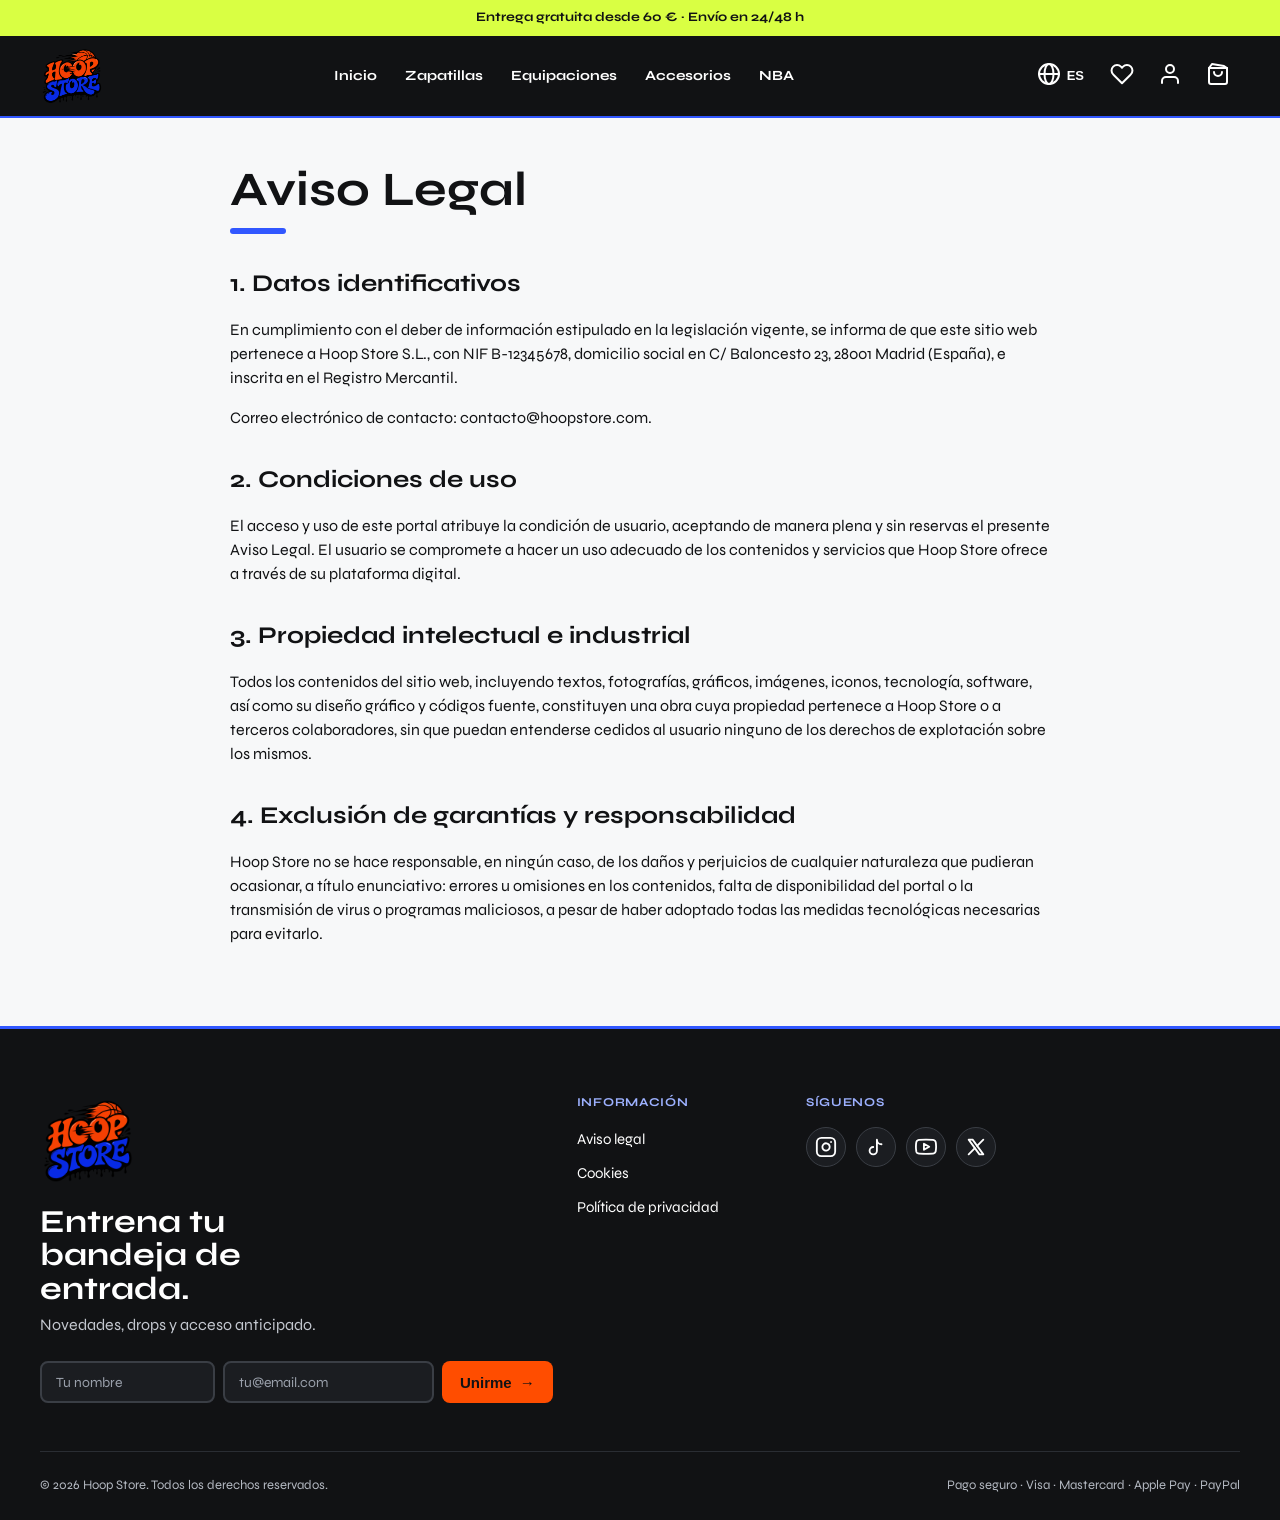
==== commit ad09c1e3: "Update print statement from 'Hello' to 'Goodbye'" ====
--- a/aviso-legal.html
+++ b/aviso-legal.html
@@ -111,37 +111,27 @@
 
   <main id="main" tabindex="-1">
     <article class="container legal-page" style="padding-block: 48px 80px; max-width: 900px;">
-      <h1 class="t-h2" style="margin-bottom: 24px;">Aviso Legal</h1>
-
-      <section style="display: grid; gap: 16px; margin-top: 32px;">
-        <h2>1. Datos identificativos</h2>
-        <p>En cumplimiento con el deber de información estipulado en la legislación vigente, se informa de que este
-          sitio web pertenece a <strong>Hoop Store S.L.</strong>, con NIF B-12345678, domicilio social en C/ Baloncesto
-          23, 28001 Madrid (España), e inscrita en el Registro Mercantil.</p>
-        <p>Correo electrónico de contacto: <strong>contacto@hoopstore.com</strong>.</p>
-      </section>
-
-      <section style="display: grid; gap: 16px; margin-top: 32px;">
-        <h2>2. Condiciones de uso</h2>
-        <p>El acceso y uso de este portal atribuye la condición de usuario, aceptando de manera plena y sin reservas el
-          presente Aviso Legal. El usuario se compromete a hacer un uso adecuado de los contenidos y servicios que Hoop
-          Store ofrece a través de su plataforma digital.</p>
-      </section>
-
-      <section style="display: grid; gap: 16px; margin-top: 32px;">
-        <h2>3. Propiedad intelectual e industrial</h2>
-        <p>Todos los contenidos del sitio web, incluyendo textos, fotografías, gráficos, imágenes, iconos, tecnología,
-          software, así como su diseño gráfico y códigos fuente, constituyen una obra cuya propiedad pertenece a Hoop
-          Store o a terceros colaboradores, sin que puedan entenderse cedidos al usuario ninguno de los derechos de
-          explotación sobre los mismos.</p>
-      </section>
-
-      <section style="display: grid; gap: 16px; margin-top: 32px;">
-        <h2>4. Exclusión de garantías y responsabilidad</h2>
-        <p>Hoop Store no se hace responsable, en ningún caso, de los daños y perjuicios de cualquier naturaleza que
-          pudieran ocasionar, a título enunciativo: errores u omisiones en los contenidos, falta de disponibilidad del
-          portal o la transmisión de virus o programas maliciosos, a pesar de haber adoptado todas las medidas
-          tecnológicas necesarias para evitarlo.</p>
+      <h1 class="t-h2" style="margin-bottom: 24px;" data-i18n="al_title">Aviso Legal</h1>
+      
+      <section style="display: grid; gap: 16px; margin-top: 32px;">
+        <h2 data-i18n="al_h2_1">1. Datos identificativos</h2>
+        <p data-i18n="al_p_1a">En cumplimiento con el deber de información estipulado en la legislación vigente, se informa de que este sitio web pertenece a Hoop Store S.L., con NIF B-12345678, domicilio social en C/ Baloncesto 23, 28001 Madrid (España), e inscrita en el Registro Mercantil.</p>
+        <p data-i18n="al_p_1b">Correo electrónico de contacto: contacto@hoopstore.com.</p>
+      </section>
+
+      <section style="display: grid; gap: 16px; margin-top: 32px;">
+        <h2 data-i18n="al_h2_2">2. Condiciones de uso</h2>
+        <p data-i18n="al_p_2">El acceso y uso de este portal atribuye la condición de usuario, aceptando de manera plena y sin reservas el presente Aviso Legal. El usuario se compromete a hacer un uso adecuado de los contenidos y servicios que Hoop Store ofrece a través de su plataforma digital.</p>
+      </section>
+
+      <section style="display: grid; gap: 16px; margin-top: 32px;">
+        <h2 data-i18n="al_h2_3">3. Propiedad intelectual e industrial</h2>
+        <p data-i18n="al_p_3">Todos los contenidos del sitio web, incluyendo textos, fotografías, gráficos, imágenes, iconos, tecnología, software, así como su diseño gráfico y códigos fuente, constituyen una obra cuya propiedad pertenece a Hoop Store o a terceros colaboradores, sin que puedan entenderse cedidos al usuario ninguno de los derechos de explotación sobre los mismos.</p>
+      </section>
+
+      <section style="display: grid; gap: 16px; margin-top: 32px;">
+        <h2 data-i18n="al_h2_4">4. Exclusión de garantías y responsabilidad</h2>
+        <p data-i18n="al_p_4">Hoop Store no se hace responsable, en ningún caso, de los daños y perjuicios de cualquier naturaleza que pudieran ocasionar, a título enunciativo: errores u omisiones en los contenidos, falta de disponibilidad del portal o la transmisión de virus o programas maliciosos, a pesar de haber adoptado todas las medidas tecnológicas necesarias para evitarlo.</p>
       </section>
     </article>
   </main>
--- a/css/style.css
+++ b/css/style.css
@@ -1156,19 +1156,23 @@
   color: #c3c7cf;
 }
 
-/* Formulario newsletter corregido */
+/* Formulario newsletter compacto y alineado */
 .news {
-  display: flex;
-  flex-wrap: wrap;
-  gap: 10px;
-  max-width: 460px;
-}
+  display: grid;
+  grid-template-columns: 1fr 1.2fr auto;
+  gap: 8px;
+  max-width: 520px;
+  align-items: center;
+}
+
 .news .news-field {
-  flex: 1 1 140px;
-}
+  width: 100%;
+}
+
 .news input {
   width: 100%;
-  padding: 10px 14px;
+  height: 42px;
+  padding: 0 14px;
   border: 2px solid #3a3e45;
   border-radius: 8px;
   background: #1b1d21;
@@ -1179,14 +1183,16 @@
   outline: none;
   transition: border-color 0.2s;
 }
+
 .news input::placeholder {
   color: #9aa0ab;
 }
+
 .news input:focus {
   border-color: var(--acid);
 }
+
 .news button.news-submit {
-  flex: none;
   display: inline-flex;
   align-items: center;
   justify-content: center;
@@ -1206,9 +1212,23 @@
     color 0.2s,
     transform 0.25s var(--ease);
 }
+
 .news button.news-submit:hover {
   transform: translateY(-2px);
 }
+
+/* En móvil se apilan juntos sin huecos */
+@media (max-width: 768px) {
+  .news {
+    grid-template-columns: 1fr;
+    gap: 8px;
+    max-width: 100%;
+  }
+  .news button.news-submit {
+    width: 100%;
+  }
+}
+
 
 /* Columnas de enlaces */
 .f-col h3 {
@@ -1761,26 +1781,28 @@
   }
 }
 
+
+
 /* ===== 15. Contenedores de Fotos de Producto ===== */
-.card-media.product-photo {
+.card-media {
   position: relative;
-  display: flex;
-  align-items: center;
-  justify-content: center;
+  aspect-ratio: 1 / 1;
+  width: 100%;
   overflow: hidden;
   background: #f3f3f1;
-  min-height: 250px;
-  aspect-ratio: 4 / 3;
-}
-
+}
+
+.card-media img,
 .card-media.product-photo .product-image {
   display: block;
   box-sizing: border-box;
   width: 100%;
   height: 100%;
-  min-height: 250px;
-  object-fit: contain;
-  padding: 10px;
+  max-width: 100%;
+  max-height: 100%;
+  min-height: unset !important;
+  object-fit: contain !important;
+  padding: 14px;
   mix-blend-mode: multiply;
   transition: transform 0.3s ease;
 }
@@ -1790,21 +1812,29 @@
   mix-blend-mode: normal;
 }
 
+.card:hover .card-media img,
 .card:hover .card-media.product-photo .product-image {
-  transform: scale(1.035);
-}
-
-.card-media.product-photo .badge,
-.card-media.product-photo .wish {
+  transform: scale(1.04);
+}
+
+.card-media .badge,
+.card-media .wish {
   z-index: 2;
 }
 
 @media (max-width: 600px) {
-  .card-media.product-photo,
+  .card-media,
+  .card-media.product-photo {
+    aspect-ratio: 1 / 1;
+    min-height: unset !important;
+  }
+  .card-media img,
   .card-media.product-photo .product-image {
-    min-height: 210px;
-  }
-}
+    min-height: unset !important;
+    padding: 10px;
+  }
+}
+
 
 /* ===== 16. Sección de Reseñas / Comunidad ===== */
 .reviews-grid {
